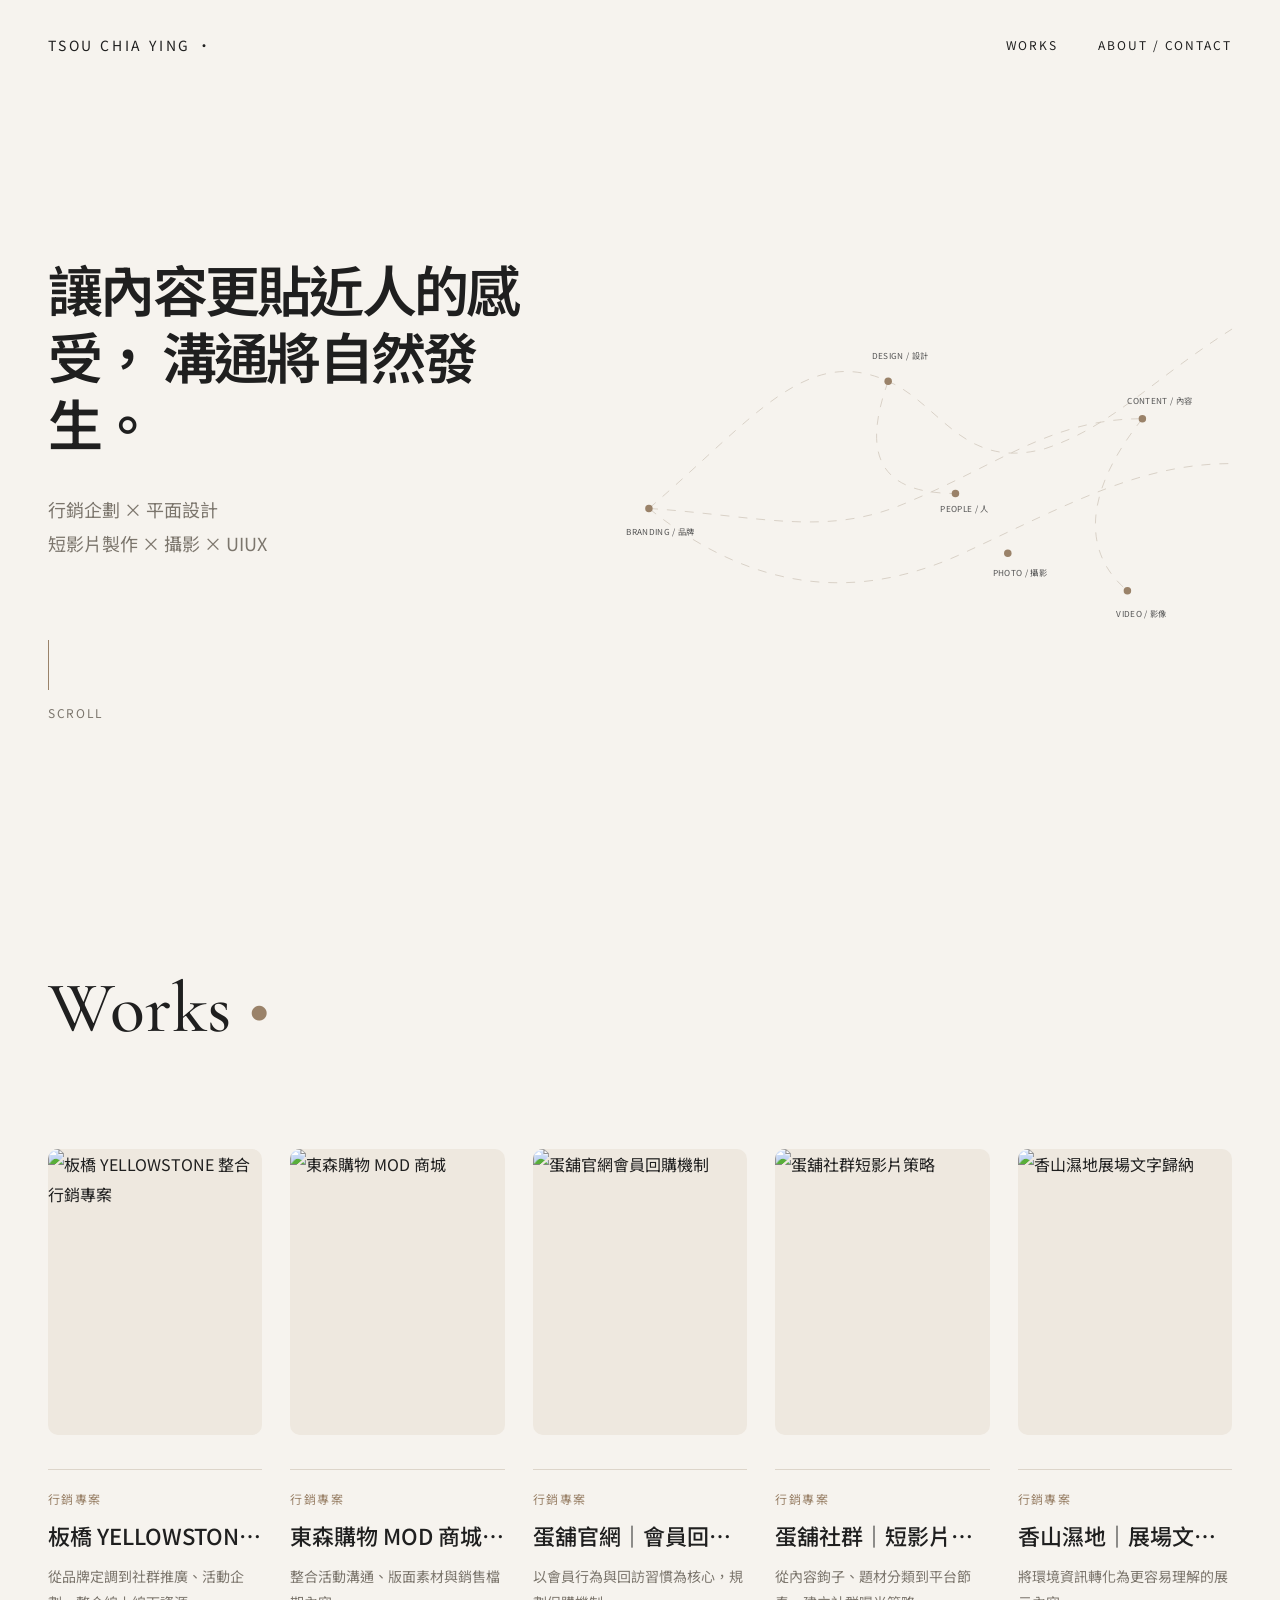
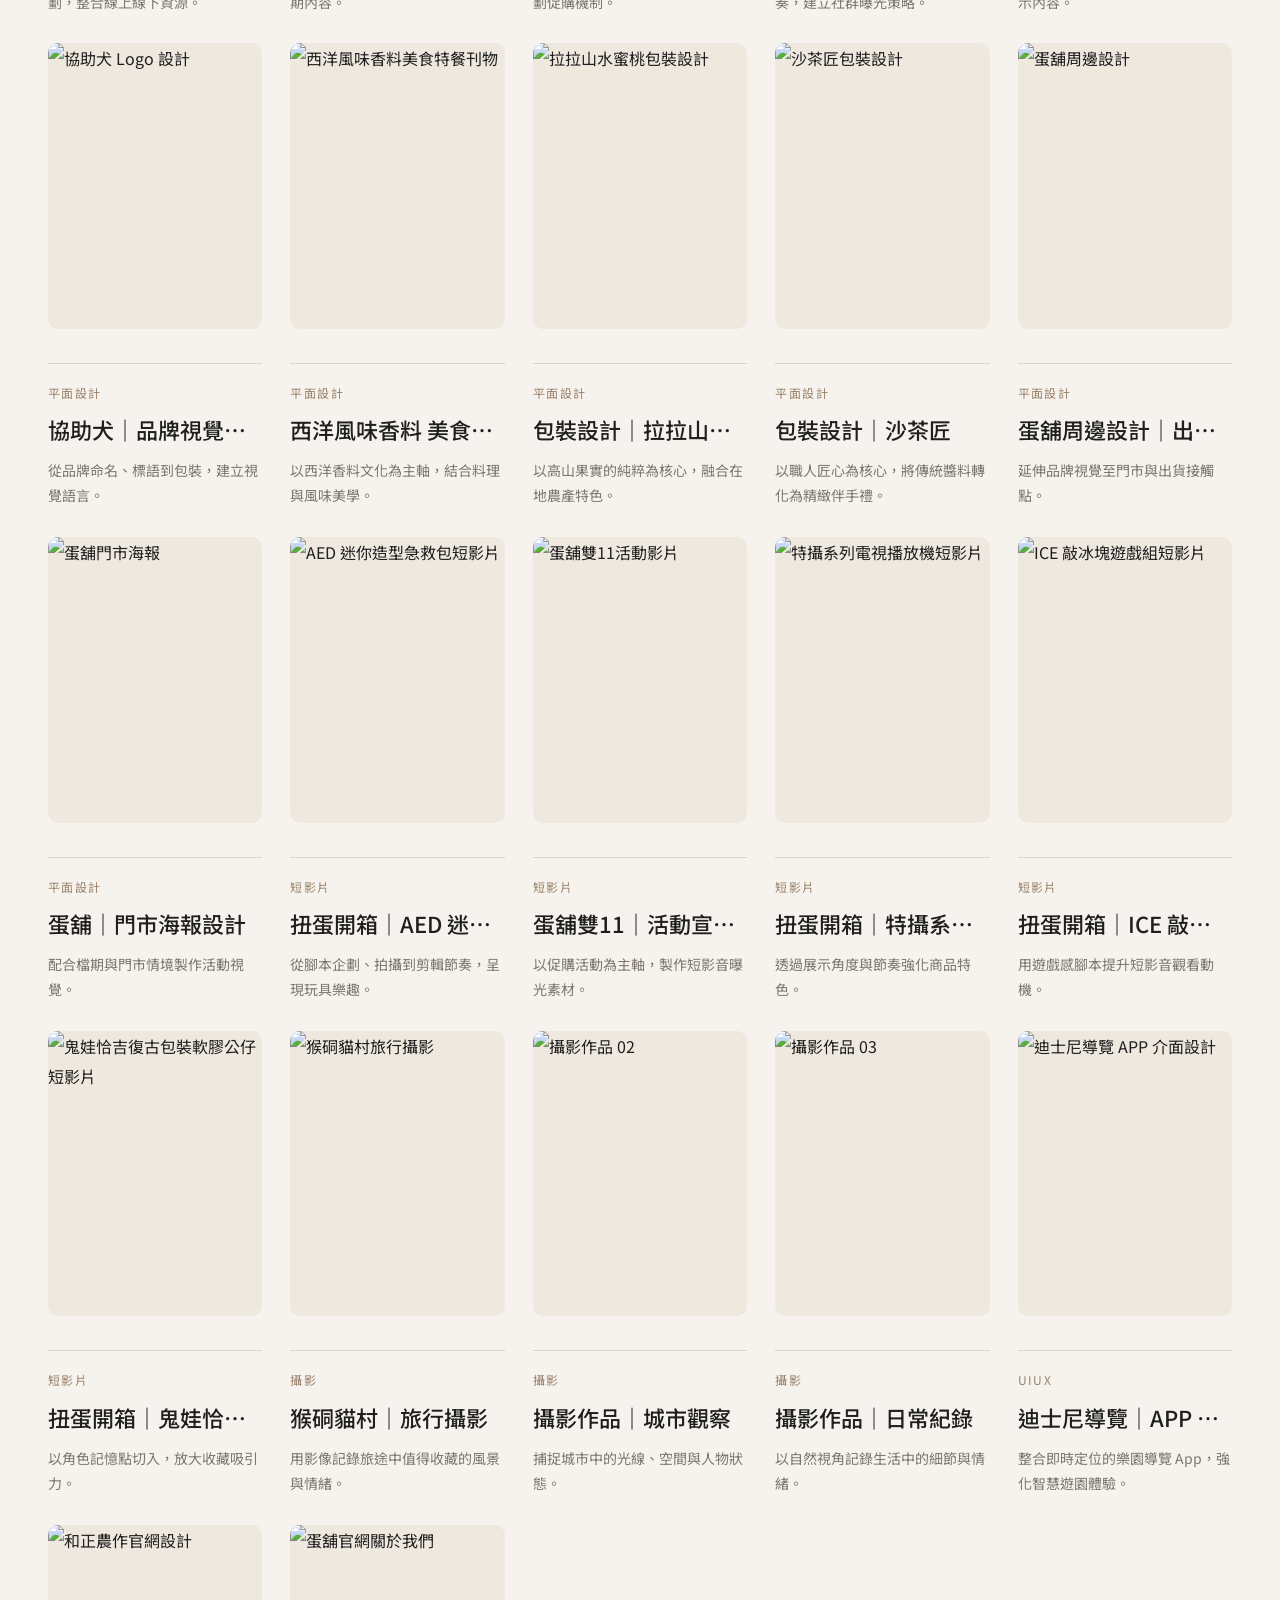
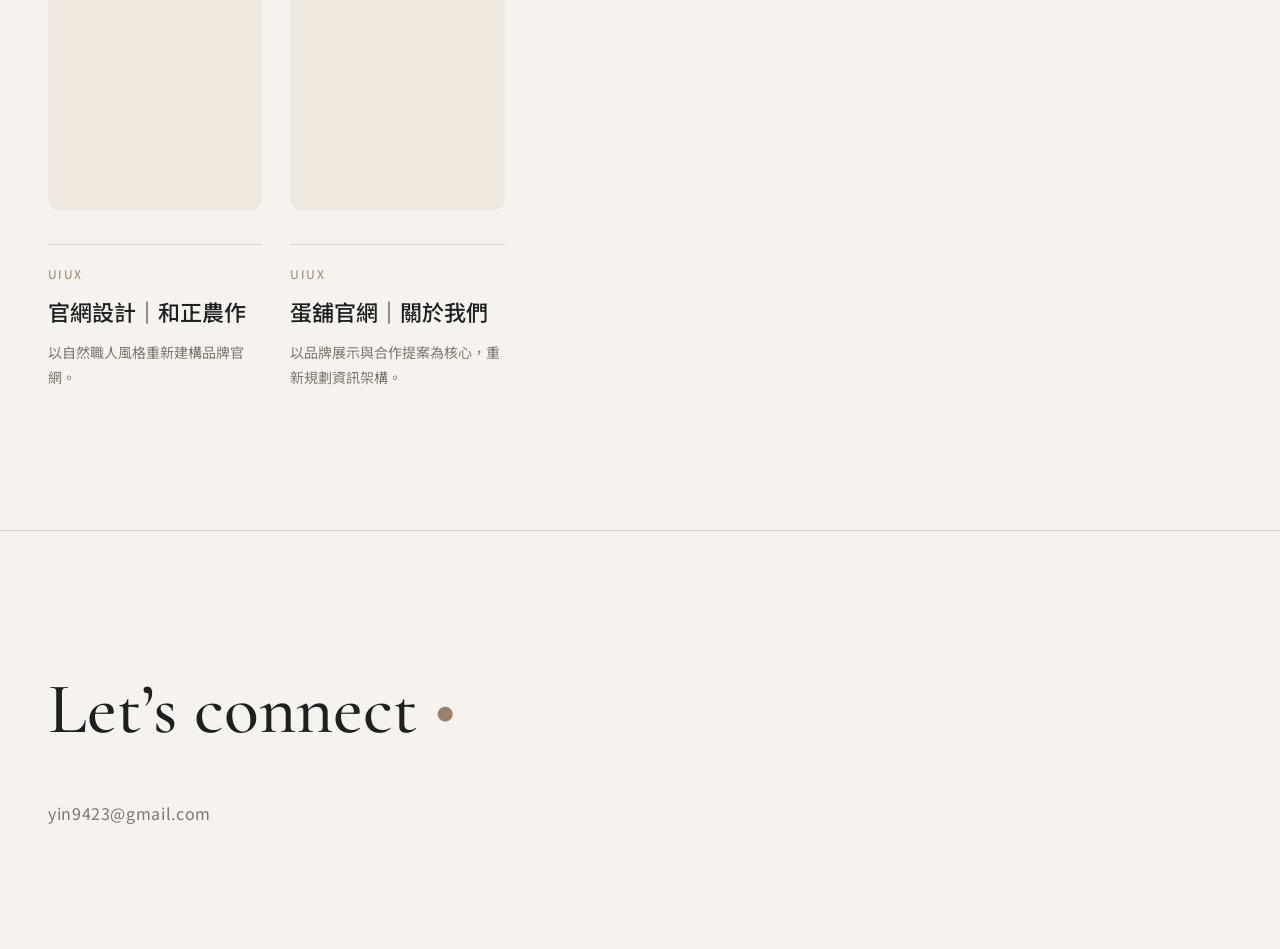
==== index.html @ 59188381 "Add files via upload" ====
<!DOCTYPE html>
<html lang="zh-Hant">
<head>
  <meta charset="UTF-8" />
  <meta name="viewport" content="width=device-width, initial-scale=1.0" />

  <title>TSOU CHIA YING Portfolio</title>

  <link rel="stylesheet" href="style.css" />
</head>

<body>
  <header class="site-header">
    <a href="#" class="logo">TSOU CHIA YING <span>•</span></a>

    <nav class="nav">
      <a href="#works">WORKS</a>
      <a href="#contact">ABOUT / CONTACT</a>
    </nav>
  </header>

  <main>
    <section class="hero">
      <div class="hero-left reveal-text">
        <h1>
          讓內容更貼近人的感受，
          溝通將自然發生。
        </h1>

        <p class="hero-tags">
          行銷企劃 × 平面設計<br />
          短影片製作 × 攝影 × UIUX
        </p>

        <div class="scroll-hint">
          <span></span>
          <p>SCROLL</p>
        </div>
      </div>

      <div class="hero-right">
        <svg viewBox="0 0 820 420" xmlns="http://www.w3.org/2000/svg">
          <path d="M40 240 C180 120, 250 20, 360 70 C430 100, 460 190, 570 160 C660 130, 710 70, 820 0" />
          <path d="M40 240 C190 250, 280 280, 390 230 C510 180, 580 120, 700 120" />
          <path d="M40 240 C190 360, 330 360, 460 300 C610 230, 700 180, 820 180" />
          <path d="M360 70 C320 180, 360 220, 450 220" />
          <path d="M700 120 C620 220, 620 300, 680 350" />

          <circle cx="40" cy="240" r="5" />
          <circle cx="360" cy="70" r="5" />
          <circle cx="450" cy="220" r="5" />
          <circle cx="520" cy="300" r="5" />
          <circle cx="700" cy="120" r="5" />
          <circle cx="680" cy="350" r="5" />

          <text x="338" y="40">DESIGN / 設計</text>
          <text x="10" y="275">BRANDING / 品牌</text>
          <text x="430" y="245">PEOPLE / 人</text>
          <text x="500" y="330">PHOTO / 攝影</text>
          <text x="680" y="100">CONTENT / 內容</text>
          <text x="665" y="385">VIDEO / 影像</text>
        </svg>
      </div>
    </section>

    <section id="works" class="works">
      <div class="works-header">
        <h2>Works <span>•</span></h2>
      </div>

      <div class="work-grid">
        <article class="work-card" data-category="marketing" data-modal="marketing1">
          <img src="files/work-03.jpg" alt="板橋 YELLOWSTONE 整合行銷專案" />
          <div class="work-line"></div>
          <p class="category">行銷專案</p>
          <h3>板橋 YELLOWSTONE｜整合行銷專案</h3>
          <p class="desc">從品牌定調到社群推廣、活動企劃，整合線上線下資源。</p>
        </article>

        <article class="work-card" data-category="marketing" data-modal="marketing2">
          <img src="files/marketing02.jpg" alt="東森購物 MOD 商城" />
          <div class="work-line"></div>
          <p class="category">行銷專案</p>
          <h3>東森購物 MOD 商城｜雙11狂歡購</h3>
          <p class="desc">整合活動溝通、版面素材與銷售檔期內容。</p>
        </article>

        <article class="work-card" data-category="marketing" data-modal="marketing3">
          <img src="files/marketing03.jpg" alt="蛋舖官網會員回購機制" />
          <div class="work-line"></div>
          <p class="category">行銷專案</p>
          <h3>蛋舖官網｜會員回購機制</h3>
          <p class="desc">以會員行為與回訪習慣為核心，規劃促購機制。</p>
        </article>

        <article class="work-card" data-category="marketing" data-modal="marketing4">
          <img src="files/marketing04.jpg" alt="蛋舖社群短影片策略" />
          <div class="work-line"></div>
          <p class="category">行銷專案</p>
          <h3>蛋舖社群｜短影片內容策略</h3>
          <p class="desc">從內容鉤子、題材分類到平台節奏，建立社群曝光策略。</p>
        </article>

        <article class="work-card" data-category="marketing" data-modal="marketing5">
          <img src="files/marketing05.jpg" alt="香山濕地展場文字歸納" />
          <div class="work-line"></div>
          <p class="category">行銷專案</p>
          <h3>香山濕地｜展場文字歸納</h3>
          <p class="desc">將環境資訊轉化為更容易理解的展示內容。</p>
        </article>

        <article class="work-card" data-category="graphic" data-modal="graphic1">
          <img src="files/dog01.jpg" alt="協助犬 Logo 設計" />
          <div class="work-line"></div>
          <p class="category">平面設計</p>
          <h3>協助犬｜品牌視覺設計</h3>
          <p class="desc">從品牌命名、標語到包裝，建立視覺語言。</p>
        </article>

        <article class="work-card" data-category="graphic" data-modal="graphic2">
          <img src="files/book01.jpg" alt="西洋風味香料美食特餐刊物" />
          <div class="work-line"></div>
          <p class="category">平面設計</p>
          <h3>西洋風味香料 美食特餐｜膠裝刊物</h3>
          <p class="desc">以西洋香料文化為主軸，結合料理與風味美學。</p>
        </article>

        <article class="work-card" data-category="graphic" data-modal="graphic3">
          <img src="files/lala01.jpg" alt="拉拉山水蜜桃包裝設計" />
          <div class="work-line"></div>
          <p class="category">平面設計</p>
          <h3>包裝設計｜拉拉山水蜜桃商品</h3>
          <p class="desc">以高山果實的純粹為核心，融合在地農產特色。</p>
        </article>

        <article class="work-card" data-category="graphic" data-modal="graphic4">
          <img src="files/so01.jpg" alt="沙茶匠包裝設計" />
          <div class="work-line"></div>
          <p class="category">平面設計</p>
          <h3>包裝設計｜沙茶匠</h3>
          <p class="desc">以職人匠心為核心，將傳統醬料轉化為精緻伴手禮。</p>
        </article>

        <article class="work-card" data-category="graphic" data-modal="graphic5">
          <img src="files/graphic05.jpg" alt="蛋舖周邊設計" />
          <div class="work-line"></div>
          <p class="category">平面設計</p>
          <h3>蛋舖周邊設計｜出貨袋與員工服</h3>
          <p class="desc">延伸品牌視覺至門市與出貨接觸點。</p>
        </article>

        <article class="work-card" data-category="graphic" data-modal="graphic6">
          <img src="files/graphic06.jpg" alt="蛋舖門市海報" />
          <div class="work-line"></div>
          <p class="category">平面設計</p>
          <h3>蛋舖｜門市海報設計</h3>
          <p class="desc">配合檔期與門市情境製作活動視覺。</p>
        </article>

        <article class="work-card" data-category="video" data-modal="video1">
          <img src="files/work-04.jpg" alt="AED 迷你造型急救包短影片" />
          <div class="work-line"></div>
          <p class="category">短影片</p>
          <h3>扭蛋開箱｜AED 迷你造型急救包</h3>
          <p class="desc">從腳本企劃、拍攝到剪輯節奏，呈現玩具樂趣。</p>
        </article>

        <article class="work-card" data-category="video" data-modal="video2">
          <img src="files/video02.jpg" alt="蛋舖雙11活動影片" />
          <div class="work-line"></div>
          <p class="category">短影片</p>
          <h3>蛋舖雙11｜活動宣傳影片</h3>
          <p class="desc">以促購活動為主軸，製作短影音曝光素材。</p>
        </article>

        <article class="work-card" data-category="video" data-modal="video3">
          <img src="files/video03.jpg" alt="特攝系列電視播放機短影片" />
          <div class="work-line"></div>
          <p class="category">短影片</p>
          <h3>扭蛋開箱｜特攝系列電視播放機</h3>
          <p class="desc">透過展示角度與節奏強化商品特色。</p>
        </article>

        <article class="work-card" data-category="video" data-modal="video4">
          <img src="files/video04.jpg" alt="ICE 敲冰塊遊戲組短影片" />
          <div class="work-line"></div>
          <p class="category">短影片</p>
          <h3>扭蛋開箱｜ICE 敲冰塊遊戲組</h3>
          <p class="desc">用遊戲感腳本提升短影音觀看動機。</p>
        </article>

        <article class="work-card" data-category="video" data-modal="video5">
          <img src="files/video05.jpg" alt="鬼娃恰吉復古包裝軟膠公仔短影片" />
          <div class="work-line"></div>
          <p class="category">短影片</p>
          <h3>扭蛋開箱｜鬼娃恰吉軟膠公仔</h3>
          <p class="desc">以角色記憶點切入，放大收藏吸引力。</p>
        </article>

        <article class="work-card" data-category="photo" data-modal="photo1">
          <img src="files/work-05.jpg" alt="猴硐貓村旅行攝影" />
          <div class="work-line"></div>
          <p class="category">攝影</p>
          <h3>猴硐貓村｜旅行攝影</h3>
          <p class="desc">用影像記錄旅途中值得收藏的風景與情緒。</p>
        </article>

        <article class="work-card" data-category="photo" data-modal="photo2">
          <img src="files/photo02.jpg" alt="攝影作品 02" />
          <div class="work-line"></div>
          <p class="category">攝影</p>
          <h3>攝影作品｜城市觀察</h3>
          <p class="desc">捕捉城市中的光線、空間與人物狀態。</p>
        </article>

        <article class="work-card" data-category="photo" data-modal="photo3">
          <img src="files/photo03.jpg" alt="攝影作品 03" />
          <div class="work-line"></div>
          <p class="category">攝影</p>
          <h3>攝影作品｜日常紀錄</h3>
          <p class="desc">以自然視角記錄生活中的細節與情緒。</p>
        </article>

        <article class="work-card" data-category="uiux" data-modal="uiux1">
          <img src="files/disney01.jpg" alt="迪士尼導覽 APP 介面設計" />
          <div class="work-line"></div>
          <p class="category">UIUX</p>
          <h3>迪士尼導覽｜APP 介面設計</h3>
          <p class="desc">整合即時定位的樂園導覽 App，強化智慧遊園體驗。</p>
        </article>

        <article class="work-card" data-category="uiux" data-modal="uiux2">
          <img src="files/uiux02.jpg" alt="和正農作官網設計" />
          <div class="work-line"></div>
          <p class="category">UIUX</p>
          <h3>官網設計｜和正農作</h3>
          <p class="desc">以自然職人風格重新建構品牌官網。</p>
        </article>

        <article class="work-card" data-category="uiux" data-modal="uiux3">
          <img src="files/91toy.jpg" alt="蛋舖官網關於我們" />
          <div class="work-line"></div>
          <p class="category">UIUX</p>
          <h3>蛋舖官網｜關於我們</h3>
          <p class="desc">以品牌展示與合作提案為核心，重新規劃資訊架構。</p>
        </article>
      </div>
    </section>
  </main>

  <footer id="contact" class="contact about-contact simple-contact">
    <div class="contact-title">
      <h2>Let’s connect <span>•</span></h2>
    </div>

    <p class="contact-mail-text">yin9423@gmail.com</p>
  </footer>

  <div class="floating-work-filter" id="floatingWorkFilter">
    <button class="active" type="button" data-filter="all">ALL</button>
    <button type="button" data-filter="marketing">行銷</button>
    <button type="button" data-filter="graphic">設計</button>
    <button type="button" data-filter="video">影片</button>
    <button type="button" data-filter="photo">攝影</button>
    <button type="button" data-filter="uiux">UIUX</button>
  </div>

  <div class="modal" id="workModal">
    <div class="modal-bg"></div>

    <div class="modal-content">
      <button class="modal-close" type="button">×</button>

      <div class="modal-media" id="modalMedia"></div>

      <div class="modal-text">
        <p id="modalCategory"></p>
        <h2 id="modalTitle"></h2>
        <p id="modalDesc"></p>
        <div class="modal-tags" id="modalTags"></div>
      </div>
    </div>
  </div>

  <script src="script.js"></script>
</body>
</html>
---- style.css ----
@import url('https://fonts.googleapis.com/css2?family=Noto+Sans+TC:wght@300;400;500;700&family=Cormorant+Garamond:wght@400;500;600&display=swap');

:root{
  --bg:#f6f3ee;
  --paper:#fbfaf7;
  --text:#1f1f1f;
  --sub:#7c766d;
  --line:#ddd5ca;
  --accent:#9a8269;
}

*{
  margin:0;
  padding:0;
  box-sizing:border-box;
}

html{
  scroll-behavior:smooth;
}

body{
  background:var(--bg);
  color:var(--text);
  font-family:'Noto Sans TC',sans-serif;
  line-height:1.9;
  overflow-x:hidden;
}

h1,h2,h3,h4,p,a,span,li,dd,dt,button{
  word-break:break-word;
  overflow-wrap:break-word;
}

img{
  display:block;
  width:100%;
}

a{
  color:inherit;
  text-decoration:none;
}

button{
  font-family:inherit;
}

/* HEADER */

.site-header{
  position:fixed;
  top:0;
  left:0;
  z-index:100;
  width:100%;
  padding:32px 48px;
  display:flex;
  justify-content:space-between;
  align-items:center;
  background:rgba(246,243,238,.75);
  backdrop-filter:blur(10px);
}

.logo{
  font-size:14px;
  letter-spacing:.2em;
}

.nav{
  display:flex;
  gap:40px;
}

.nav a{
  font-size:12px;
  letter-spacing:.16em;
}

/* HERO */

.hero{
  min-height:100vh;
  padding:180px 48px 100px;
  display:grid;
  grid-template-columns:1fr 1.2fr;
  gap:60px;
  align-items:center;
}

.hero-left h1{
  font-size:55px;
  line-height:1.22;
  letter-spacing:-0.05em;
  font-weight:600;
  max-width:760px;
}

.hero-tags{
  margin-top:36px;
  color:var(--sub);
  font-size:18px;
}

.scroll-hint{
  margin-top:80px;
  color:var(--sub);
  font-size:12px;
  letter-spacing:.14em;
}

.scroll-hint span{
  display:block;
  width:1px;
  height:50px;
  background:var(--accent);
  margin-bottom:12px;
  position:relative;
  overflow:hidden;
}

.scroll-hint span::after{
  content:"";
  position:absolute;
  top:-50%;
  left:0;
  width:100%;
  height:50%;
  background:var(--text);
  animation:scrollLine 1.6s ease-in-out infinite;
}

@keyframes scrollLine{
  0%{ top:-50%; }
  100%{ top:100%; }
}

.hero-right svg{
  width:100%;
  overflow:visible;
}

.hero-right path{
  fill:none;
  stroke:#cfc6ba;
  stroke-width:1;
  stroke-dasharray:12;
  animation:flow 12s linear infinite;
}

.hero-right circle{
  fill:var(--accent);
}

.hero-right text{
  font-size:11px;
  fill:#555;
  letter-spacing:.04em;
}

@keyframes flow{
  from{ stroke-dashoffset:0; }
  to{ stroke-dashoffset:-200; }
}

/* FEATURED SLIDER */

.featured-slider{
  border-top:1px solid var(--line);
  border-bottom:1px solid var(--line);
  overflow:hidden;
  background:var(--bg);
}

.slider-track{
  display:flex;
  width:max-content;
  animation:slideLeft 36s linear infinite;
}

.featured-slider:hover .slider-track{
  animation-play-state:paused;
}

.slider-card{
  width:420px;
  flex-shrink:0;
  padding:70px 48px 56px;
  border-right:1px solid var(--line);
  cursor:pointer;
}

.slider-card img{
  aspect-ratio:3/4;
  object-fit:cover;
  transition:transform .8s cubic-bezier(.19,1,.22,1);
}

.slider-card:hover img{
  transform:scale(1.045);
}

.slider-info{
  border-top:1px solid var(--line);
  margin-top:46px;
  padding-top:24px;
}

.slider-info h3{
  color:#555;
  font-size:20px;
  font-weight:400;
}

.slider-info p{
  margin-top:12px;
  color:#aaa;
  font-size:13px;
}

.slider-label{
  padding:18px 48px;
  border-top:1px solid var(--line);
  color:var(--sub);
  font-size:12px;
  letter-spacing:.16em;
}

@keyframes slideLeft{
  from{ transform:translateX(0); }
  to{ transform:translateX(-50%); }
}

/* ABOUT */

.about{
  padding:120px 48px;
}

.section-title h2,
.works-header h2,
.contact-title h2{
  font-family:'Cormorant Garamond',serif;
  font-size:72px;
  font-weight:500;
}

.section-title span,
.works-header span,
.contact-title span{
  color:var(--accent);
}

.about-grid{
  margin-top:50px;
  display:grid;
  grid-template-columns:220px 1fr;
  gap:50px;
  align-items:center;
}

.about-photo{
  max-width:220px;
  margin:auto;
}

.about-photo img{
  aspect-ratio:4/5;
  object-fit:cover;
  border-radius:14px;
}

.about-copy h3{
  font-size:30px;
  line-height:1.55;
  font-weight:500;
}

.about-copy p{
  margin-top:24px;
  color:var(--sub);
  font-size:15px;
  line-height:1.95;
}

/* WORKS */

.works{
  padding:0 48px 140px;
}

.works-header{
  display:flex;
  align-items:center;
  gap:40px;
  flex-wrap:wrap;
}

.filter-nav{
  display:flex;
  gap:26px;
  flex-wrap:wrap;
}

.filter-nav button{
  border:none;
  background:none;
  cursor:pointer;
  color:var(--sub);
  font-size:14px;
}

.filter-nav button.active{
  color:var(--text);
  border-bottom:1px solid var(--text);
}

.work-grid{
  margin-top:72px;
  display:grid;
  grid-template-columns:repeat(5,1fr);
  gap:28px;
}

.work-card{
  cursor:pointer;
  min-width:0;
  transition:
    opacity .6s ease,
    transform .8s cubic-bezier(.19,1,.22,1);
}

.work-card img{
  aspect-ratio:3/4;
  object-fit:cover;
  transition:transform .8s cubic-bezier(.19,1,.22,1);
}

.work-card:hover img{
  transform:scale(1.035);
}

.work-line{
  height:1px;
  background:var(--line);
  margin:34px 0 18px;
}

.category{
  color:var(--accent);
  font-size:12px;
  letter-spacing:.12em;
}

.work-card h3{
  margin-top:10px;
  font-size:22px;
  line-height:1.5;
  font-weight:500;
}

.desc{
  margin-top:12px;
  color:var(--sub);
  font-size:14px;
  line-height:1.8;
}

.hide{
  display:none !important;
}

/* CONTACT */

.contact{
  padding:100px 48px;
  border-top:1px solid var(--line);
}

.contact-info{
  margin-top:24px;
  color:var(--sub);
}

/* FLOATING FILTER */

.floating-work-filter{
  position:fixed;
  right:20px;
  top:50%;
  transform:translateY(-50%);
  z-index:90;

  display:flex;
  flex-direction:column;
  gap:10px;

  padding:12px 10px;

  background:rgba(251,250,247,.86);

  border:1px solid var(--line);

  border-radius:999px;

  backdrop-filter:blur(12px);

  box-shadow:0 10px 30px rgba(0,0,0,.08);

  opacity:0;
  pointer-events:none;

  transition:
  opacity .35s ease,
  transform .35s ease;
}

.floating-work-filter.show{
  opacity:1;
  pointer-events:auto;
}

.floating-work-filter button{

  border:none;

  background:transparent;

  color:var(--sub);

  font-size:12px;

  letter-spacing:.08em;

  padding:8px 10px;

  border-radius:999px;

  cursor:pointer;

  transition:.25s;

  white-space:nowrap;

}

.floating-work-filter button:hover,
.floating-work-filter button.active{

  background:var(--text);

  color:var(--paper);

}

.floating-work-filter button{
  border:none;
  background:transparent;
  color:var(--sub);
  font-size:12px;
  letter-spacing:.08em;
  padding:8px 10px;
  border-radius:999px;
  cursor:pointer;
  transition:.25s;
  white-space:nowrap;
}

.floating-work-filter button:hover,
.floating-work-filter button.active{
  background:var(--text);
  color:var(--paper);
}

/* MODAL */

.modal{
  position:fixed;
  inset:0;
  z-index:999;
  opacity:0;
  pointer-events:none;
  transition:opacity .4s ease;
}

.modal.active{
  opacity:1;
  pointer-events:auto;
}

.modal-bg{
  position:absolute;
  inset:0;
  background:rgba(246,243,238,.86);
  backdrop-filter:blur(14px);
}

.modal-content{
  position:relative;
  width:min(1480px,94vw);
  height:88vh;
  margin:6vh auto;
  padding:44px;
  display:grid;
  grid-template-columns:minmax(0,1.65fr) minmax(320px,.75fr);
  gap:52px;
  background:var(--paper);
  overflow:hidden;
}

.modal-close{
  position:absolute;
  top:24px;
  right:28px;
  z-index:5;
  border:none;
  background:none;
  font-size:42px;
  line-height:1;
  cursor:pointer;
}

.modal-media{
  width:100%;
  height:100%;
  overflow:auto;
  background:#f3eee7;
}

.modal-media img{
  width:100%;
  height:auto;
  display:block;
}

.modal-image-file{
  width:100%;
  height:auto;
  display:block;
}

.external-video-box{
  width:100%;
  height:100%;
  min-height:420px;
  display:flex;
  flex-direction:column;
  align-items:center;
  justify-content:center;
  gap:18px;
  background:#f3eee7;
  color:var(--sub);
  text-align:center;
}

.external-video-box a{
  padding:12px 24px;
  border-radius:999px;
  background:var(--text);
  color:var(--paper);
  font-size:14px;
}

.embed-video{
  width:100%;
  height:100%;
  min-height:550px;
  display:block;
  background:#000;
}

.media-error{
  width:100%;
  min-height:360px;
  display:flex;
  align-items:center;
  justify-content:center;
  color:var(--sub);
  font-size:15px;
}

.modal-text{
  align-self:center;
  overflow:auto;
  max-height:100%;
  padding-right:8px;
}

.modal-text > p:first-child{
  color:var(--accent);
  font-size:13px;
  letter-spacing:.14em;
  margin-bottom:24px;
}

.modal-text h2{
  font-size:42px;
  line-height:1.35;
  font-weight:600;
  letter-spacing:-.03em;
}

.modal-text > p:nth-child(3){
  margin-top:22px;
  color:var(--sub);
  font-size:16px;
  line-height:2;
}

.modal-section{
  margin-top:34px;
  padding-top:28px;
  border-top:1px solid var(--line);
}

.modal-section h4{
  margin-bottom:14px;
  font-size:15px;
  font-weight:600;
  color:var(--text);
}

.modal-section ul{
  padding-left:1.2em;
  color:var(--sub);
  font-size:15px;
  line-height:2;
}

.modal-section dl{
  display:grid;
  gap:8px;
  color:var(--sub);
  font-size:15px;
}

.modal-section dl div{
  display:grid;
  grid-template-columns:70px 1fr;
  gap:16px;
}

.modal-section dt{
  color:var(--text);
}

.modal-section dd{
  margin:0;
}

.tag-list{
  display:flex;
  flex-wrap:wrap;
  gap:10px;
}

.tag-list span{
  border:1px solid var(--line);
  padding:7px 16px;
  border-radius:999px;
  color:var(--sub);
  font-size:13px;
}

/* SCROLL ANIMATION */

.reveal-text,
.section-title,
.about-photo,
.about-copy,
.work-card,
.contact-title,
.contact-info{
  opacity:0;
  transform:translateY(40px);
}

.is-visible{
  opacity:1;
  transform:translateY(0);
  transition:1s cubic-bezier(.19,1,.22,1);
}

/* TABLET RWD */

@media(max-width:1200px){
  .site-header{
    padding:28px 40px;
  }

  .hero{
    min-height:auto;
    padding:160px 40px 90px;
    grid-template-columns:1fr;
    gap:56px;
  }

  .hero-left h1{
    max-width:900px;
    font-size:56px;
  }

  .hero-right{
    max-width:820px;
  }

  .slider-card{
    width:360px;
    padding:64px 38px 52px;
  }

  .about,
  .works,
  .contact{
    padding-left:40px;
    padding-right:40px;
  }

  .about-grid{
    grid-template-columns:200px 1fr;
    gap:44px;
  }

  .about-photo{
    max-width:200px;
  }

  .about-copy h3{
    font-size:28px;
  }

  .works-header{
    flex-wrap:wrap;
    gap:30px;
  }

  .filter-nav{
    flex-wrap:wrap;
    row-gap:14px;
  }

  .work-grid{
    grid-template-columns:repeat(3,1fr) !important;
    gap:34px 22px;
  }

  .modal-content{
    width:92vw;
    height:88vh;
    grid-template-columns:1fr;
    grid-template-rows:minmax(0,1fr) auto;
    gap:28px;
    padding:36px;
    overflow:auto;
  }

  .modal-media{
    height:58vh;
  }

  .modal-text{
    padding-right:0;
  }

  .modal-text h2{
    font-size:36px;
  }

  .embed-video{
    min-height:460px;
  }
}

/* MOBILE RWD */

@media(max-width:768px){
  .site-header{
    padding:20px 24px;
  }

  .logo{
    font-size:12px;
  }

  .nav{
    gap:18px;
  }

  .nav a{
    font-size:11px;
  }

  .hero{
    padding:130px 24px 76px;
    gap:44px;
  }

  .hero-left h1{
    font-size:38px;
    line-height:1.45;
  }

  .hero-tags{
    margin-top:28px;
    font-size:15px;
  }

  .scroll-hint{
    margin-top:58px;
  }

  .hero-right svg{
    width:116%;
    margin-left:-8%;
  }

  .hero-right text{
    font-size:9.5px;
  }

  .slider-card{
    width:78vw;
    padding:50px 24px 42px;
  }

  .slider-info{
    margin-top:34px;
    padding-top:20px;
  }

  .slider-info h3{
    font-size:18px;
    line-height:1.6;
  }

  .slider-label{
    padding:14px 24px;
    font-size:10px;
    letter-spacing:.12em;
  }

  .about{
    padding:88px 24px;
  }

  .section-title h2,
  .works-header h2,
  .contact-title h2{
    font-size:54px;
  }

  .about-grid{
    margin-top:36px;
    grid-template-columns:1fr;
    gap:28px;
  }

  .about-photo{
    max-width:160px;
    margin:0;
  }

  .about-photo img{
    aspect-ratio:4/5;
  }

  .about-copy h3{
    font-size:24px;
    line-height:1.65;
  }

  .about-copy p{
    font-size:14px;
    line-height:2;
  }

  .works{
    padding:0 24px 100px;
  }

  .works-header{
    flex-direction:column;
    align-items:flex-start;
    gap:22px;
  }

  .filter-nav{
    width:100%;
    overflow-x:auto;
    flex-wrap:nowrap;
    white-space:nowrap;
    gap:22px;
    padding-bottom:10px;
  }

  .filter-nav button{
    font-size:13px;
    flex:0 0 auto;
  }

  .work-grid{
    margin-top:44px;
    grid-template-columns:repeat(3,1fr) !important;
    gap:18px 14px !important;
  }

  .work-card{
    min-width:0;
  }

  .work-card img{
    width:100%;
    aspect-ratio:1/1;
    object-fit:cover;
  }

  .work-card:hover img{
    transform:none;
  }

  .work-line{
    display:none;
  }

  .category{
    margin-top:8px;
    font-size:9px;
    line-height:1.2;
    letter-spacing:.02em;
  }

  .work-card h3{
    font-size:11px;
    line-height:1.35;
    margin-top:4px;
    font-weight:500;
    display:-webkit-box;
    -webkit-line-clamp:2;
    -webkit-box-orient:vertical;
    overflow:hidden;
  }

  .desc{
    display:none !important;
  }

  .contact{
    padding:80px 24px 100px;
  }

  .floating-work-filter{
    left:50%;
    right:auto;
    top:auto;
    bottom:18px;
    transform:translateX(-50%);
    flex-direction:row;
    max-width:calc(100vw - 32px);
    overflow-x:auto;
    border-radius:999px;
    padding:8px;
  }

  .floating-work-filter button{
    font-size:11px;
    padding:7px 9px;
    flex:0 0 auto;
  }

  .modal-content{
    width:94vw;
    height:90vh;
    margin:5vh auto;
    padding:24px;
    gap:22px;
  }

  .modal-media{
    height:48vh;
  }

  .modal-close{
    top:14px;
    right:18px;
    font-size:36px;
  }

  .modal-text h2{
    font-size:30px;
  }

  .modal-text > p:nth-child(3){
    font-size:15px;
    line-height:1.9;
  }

  .embed-video{
    min-height:300px;
  }
}

/* SMALL MOBILE */

@media(max-width:480px){
  .nav{
    display:none;
  }

  .site-header{
    padding:18px 20px;
  }

  .hero{
    padding:120px 20px 70px;
  }

  .hero-left h1{
    font-size:33px;
  }

  .hero-tags{
    font-size:14px;
  }

  .slider-card{
    width:86vw;
    padding:46px 22px 38px;
  }

  .about,
  .works,
  .contact{
    padding-left:20px;
    padding-right:20px;
  }

  .section-title h2,
  .works-header h2,
  .contact-title h2{
    font-size:48px;
  }

  .about-copy h3{
    font-size:23px;
  }

  .work-grid{
    grid-template-columns:repeat(3,1fr) !important;
    gap:16px 12px !important;
  }

  .work-card h3{
    font-size:10.5px;
    line-height:1.35;
  }

  .category{
    font-size:8.5px;
  }

  .modal-content{
    width:94vw;
    padding:24px 20px;
  }

  .modal-text h2{
    font-size:27px;
  }
}


/* ===== 2026 Portfolio UI/RWD Optimization ===== */
/* Remove the old carousel block completely. */
.featured-slider,
.slider-track,
.slider-card,
.slider-label{
  display:none !important;
}

/* Works is now the first main section after hero. */
.works{
  padding:40px 48px 140px;
}

.works-header{
  display:block;
}

/* Top horizontal filter is removed; only the floating filter remains. */
.works-header .filter-nav{
  display:none !important;
}

.work-card{
  border-radius:18px;
}

.work-card img{
  border-radius:10px;
  background:#eee8df;
}

/* Combined About + Contact section */
.about-contact{
  padding:110px 48px 120px;
}

.about-contact-grid{
  margin-top:48px;
  display:grid;
  grid-template-columns:220px minmax(0,760px);
  gap:54px;
  align-items:start;
}

.contact-mail{
  display:inline-flex;
  align-items:center;
  margin-top:30px;
  padding:12px 22px;
  border:1px solid var(--line);
  border-radius:999px;
  color:var(--text);
  font-size:14px;
  letter-spacing:.04em;
  background:rgba(251,250,247,.72);
}

.contact-mail:hover{
  background:var(--text);
  color:var(--paper);
}

/* Floating filter appears only while browsing Works. */
.floating-work-filter{
  opacity:0;
  pointer-events:none;
}

.floating-work-filter.show{
  opacity:1;
  pointer-events:auto;
}

/* Modal: safer desktop layout */
.modal-content{
  align-items:stretch;
}

.modal-text{
  position:relative;
  z-index:2;
  background:var(--paper);
}

.video-wrap{
  width:100%;
  min-height:100%;
  display:flex;
  flex-direction:column;
  gap:14px;
}

.video-link{
  align-self:flex-start;
  display:inline-flex;
  padding:10px 18px;
  border-radius:999px;
  background:var(--text);
  color:var(--paper);
  font-size:13px;
}

.external-video-box{
  position:relative;
  min-height:520px;
  padding:48px 32px;
  background:
    radial-gradient(circle at center, rgba(154,130,105,.14), transparent 42%),
    #f3eee7;
}

.external-video-box::before{
  content:'▶';
  width:88px;
  height:88px;
  display:flex;
  align-items:center;
  justify-content:center;
  border-radius:50%;
  background:var(--text);
  color:var(--paper);
  font-size:34px;
  line-height:1;
  box-shadow:0 16px 40px rgba(0,0,0,.16);
  text-indent:5px;
}

.external-video-box p{
  max-width:360px;
  color:var(--sub);
  font-size:16px;
  line-height:1.8;
}

.external-video-box a{
  padding:14px 28px;
  font-size:15px;
  box-shadow:0 10px 26px rgba(0,0,0,.12);
}

.external-video-box a:hover,
.video-link:hover{
  transform:translateY(-1px);
}

@media(max-width:1200px){
  .works{
    padding:36px 40px 118px;
  }

  .work-grid{
    grid-template-columns:repeat(2,minmax(0,1fr)) !important;
    gap:42px 36px;
  }

  .work-card img{
    aspect-ratio:3/4;
    object-fit:cover;
  }

  .work-card h3{
    font-size:22px;
  }

  .about-contact{
    padding:96px 40px 108px;
  }

  .about-contact-grid{
    grid-template-columns:200px minmax(0,1fr);
    gap:44px;
  }

  .modal-content{
    width:92vw;
    height:88vh;
    display:flex;
    flex-direction:column;
    overflow-y:auto;
    overflow-x:hidden;
  }

  .modal-text{
    order:1;
    align-self:stretch;
    overflow:visible;
    max-height:none;
    padding-right:0;
  }

  .modal-media{
    order:2;
    height:auto;
    max-height:none;
    min-height:0;
    overflow:visible;
  }

  .modal-media img{
    width:100%;
    height:auto;
    max-height:none;
    object-fit:contain;
  }

  .embed-video{
    height:56vh;
    min-height:430px;
  }

  .external-video-box{
    min-height:430px;
  }
}

@media(max-width:768px){
  .hero{
    min-height:72vh;
  }

  .hero-right{
    display:none;
  }

  .works{
    padding:18px 24px 92px;
  }

  .work-grid{
    margin-top:42px;
    grid-template-columns:repeat(2,minmax(0,1fr)) !important;
    gap:34px 22px !important;
  }

  .work-card img{
    aspect-ratio:3/4;
    border-radius:8px;
  }

  .category{
    margin-top:18px;
    font-size:12px;
    letter-spacing:.08em;
  }

  .work-card h3{
    margin-top:8px;
    font-size:17px;
    line-height:1.55;
    -webkit-line-clamp:3;
  }

  .desc{
    display:none !important;
  }

  .work-line{
    display:block;
    margin:24px 0 0;
  }

  .floating-work-filter{
    bottom:18px;
    gap:8px;
    max-width:calc(100vw - 28px);
    padding:9px;
  }

  .floating-work-filter button{
    font-size:12px;
    padding:8px 11px;
  }

  .about-contact{
    padding:86px 24px 110px;
  }

  .about-contact-grid{
    grid-template-columns:1fr;
    gap:30px;
  }

  .contact-title h2{
    font-size:48px;
    line-height:1.05;
  }

  .contact-mail{
    width:fit-content;
    margin-top:26px;
  }

  .modal-content{
    width:94vw;
    height:90vh;
    margin:5vh auto;
    padding:28px 24px 34px;
    gap:26px;
    display:flex;
    flex-direction:column;
    overflow-y:auto;
    overflow-x:hidden;
  }

  .modal-close{
    position:sticky;
    top:0;
    align-self:flex-end;
    width:42px;
    height:42px;
    margin:-12px -8px -10px 0;
    background:rgba(251,250,247,.9);
    border-radius:50%;
    z-index:10;
  }

  .modal-text{
    order:1;
    overflow:visible;
    max-height:none;
    background:var(--paper);
  }

  .modal-media{
    order:2;
    height:auto !important;
    max-height:none;
    overflow:visible;
    background:#f3eee7;
  }

  .modal-text h2{
    font-size:28px;
    line-height:1.35;
  }

  .modal-text > p:nth-child(3){
    font-size:15px;
    line-height:1.95;
  }

  .modal-section{
    margin-top:28px;
    padding-top:24px;
  }

  .embed-video{
    width:100%;
    height:62vh;
    min-height:360px;
  }

  .external-video-box{
    min-height:360px;
    padding:42px 24px;
  }

  .external-video-box::before{
    width:74px;
    height:74px;
    font-size:28px;
  }
}

@media(max-width:480px){
  .works{
    padding-left:20px;
    padding-right:20px;
  }

  .work-grid{
    grid-template-columns:repeat(2,minmax(0,1fr)) !important;
    gap:30px 18px !important;
  }

  .work-card h3{
    font-size:15px;
  }

  .category{
    font-size:11px;
  }

  .contact-title h2{
    font-size:42px;
  }

  .about-contact{
    padding-left:20px;
    padding-right:20px;
  }

  .modal-content{
    padding:24px 20px 32px;
  }

  .modal-text h2{
    font-size:26px;
  }
}


/* === Final UI polish: 2026-05-17 ===
   1) Work card titles stay in one clean line across all RWD.
   2) Desktop/tablet short-video modal keeps only the white play button.
   3) Desktop modal description becomes clearer and more readable.
*/
.work-card h3{
  white-space:nowrap !important;
  overflow:hidden !important;
  text-overflow:ellipsis !important;
  display:block !important;
  -webkit-line-clamp:unset !important;
  -webkit-box-orient:initial !important;
  line-height:1.45;
}

.external-video-box::before{
  display:none !important;
}

.video-play-hotspot{
  width:96px;
  height:96px;
  display:flex;
  align-items:center;
  justify-content:center;
  border-radius:50%;
  background:rgba(251,250,247,.94) !important;
  color:var(--text) !important;
  box-shadow:0 18px 42px rgba(0,0,0,.16);
  padding:0 !important;
  transition:transform .25s ease, box-shadow .25s ease;
}

.video-play-hotspot span{
  display:block;
  font-size:34px;
  line-height:1;
  transform:translateX(4px);
}

.video-play-hotspot:hover{
  transform:scale(1.04);
  box-shadow:0 22px 52px rgba(0,0,0,.2);
}

.video-cta-button{
  display:inline-flex;
  align-items:center;
  justify-content:center;
}

@media(min-width:769px){
  .external-video-box{
    min-height:520px;
    gap:0;
  }

  .external-video-box .video-mobile-note,
  .external-video-box .video-cta-button{
    display:none !important;
  }

  .modal-text > p:nth-child(3){
    color:#4f4942;
    font-size:17px;
    line-height:2.05;
    font-weight:400;
    padding:18px 20px;
    margin-top:24px;
    background:rgba(154,130,105,.075);
    border-left:3px solid var(--accent);
    border-radius:0 14px 14px 0;
  }
}

@media(max-width:768px){
  .video-play-hotspot{
    width:78px;
    height:78px;
  }

  .video-play-hotspot span{
    font-size:28px;
  }

  .work-card h3{
    font-size:16px;
  }
}

@media(max-width:480px){
  .work-card h3{
    font-size:14px;
  }
}

/* Simple footer contact text */
.simple-contact{
  padding:110px 48px 120px;
}

.contact-mail-text{
  margin-top:20px;
  color:var(--sub);
  font-size:16px;
  letter-spacing:.04em;
}

@media(max-width:768px){
  .simple-contact{
    padding:86px 24px 110px;
  }

  .contact-mail-text{
    margin-top:18px;
    font-size:15px;
  }
}
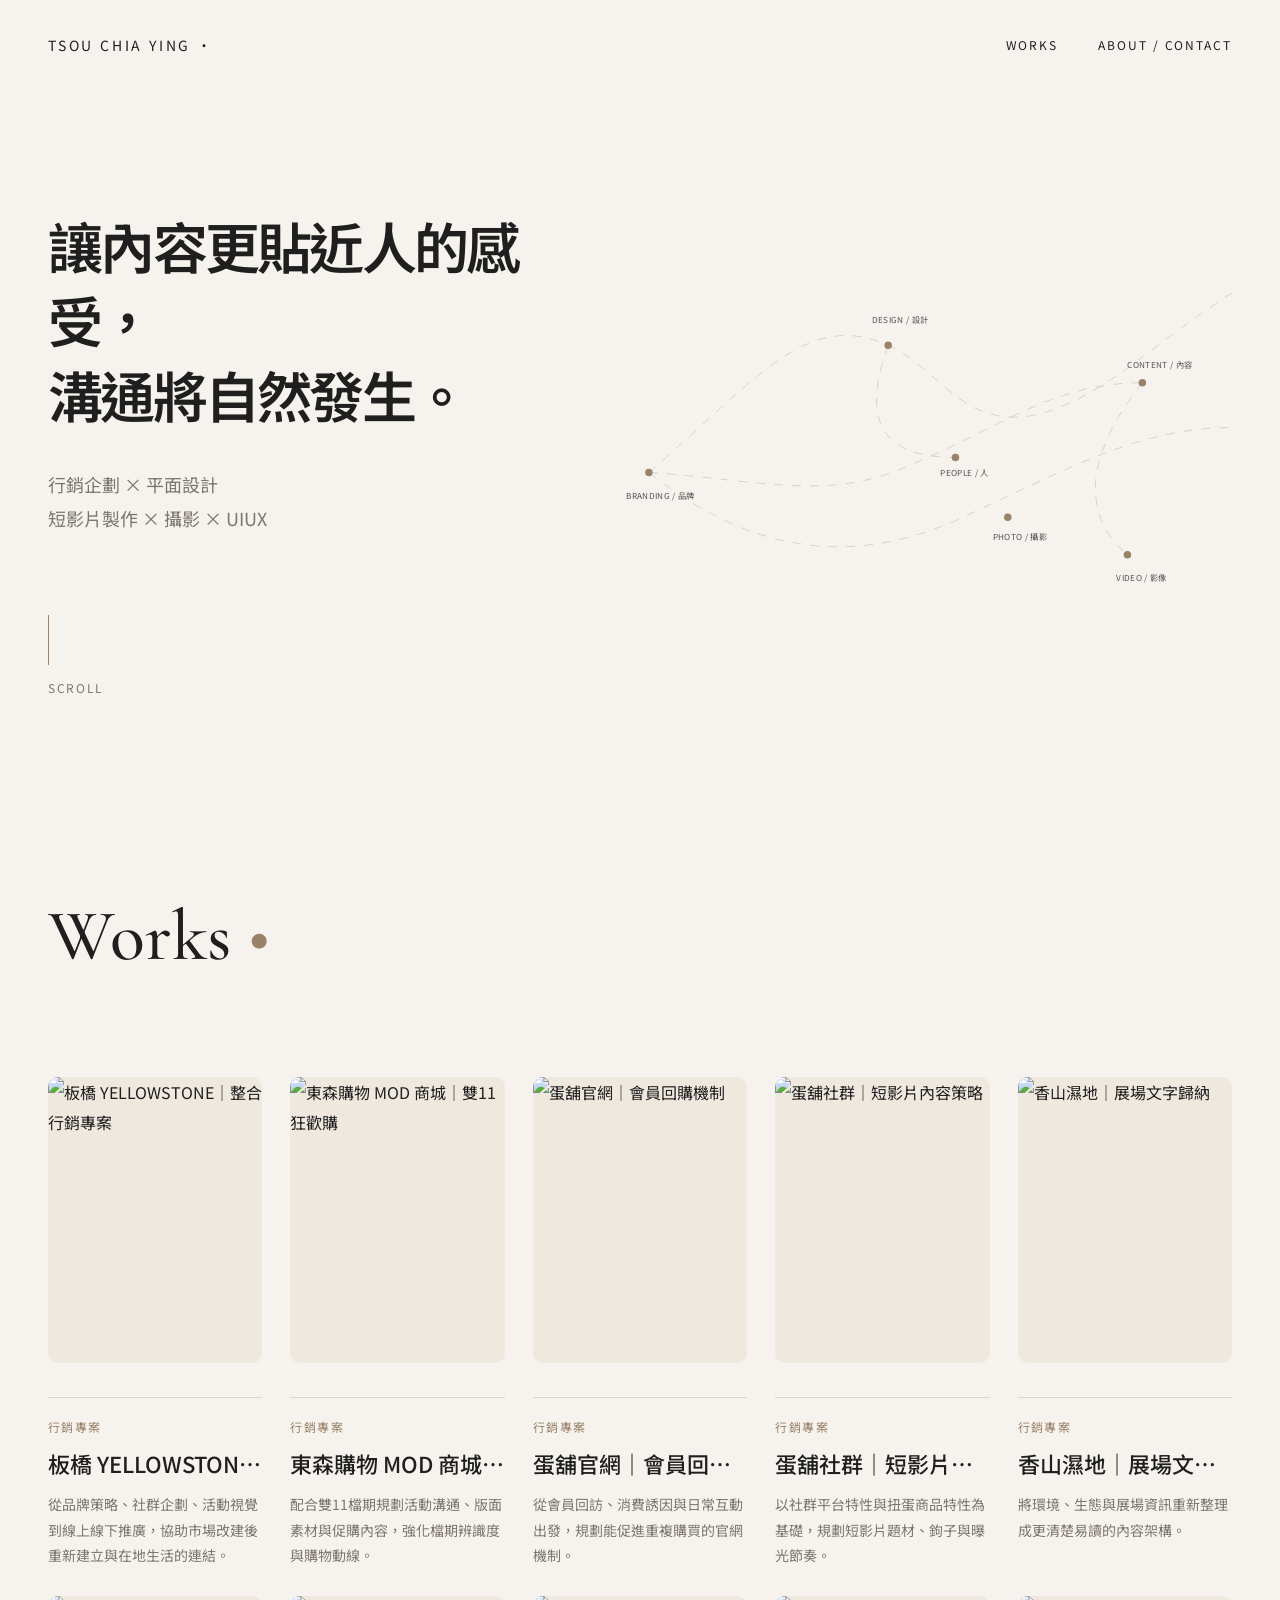
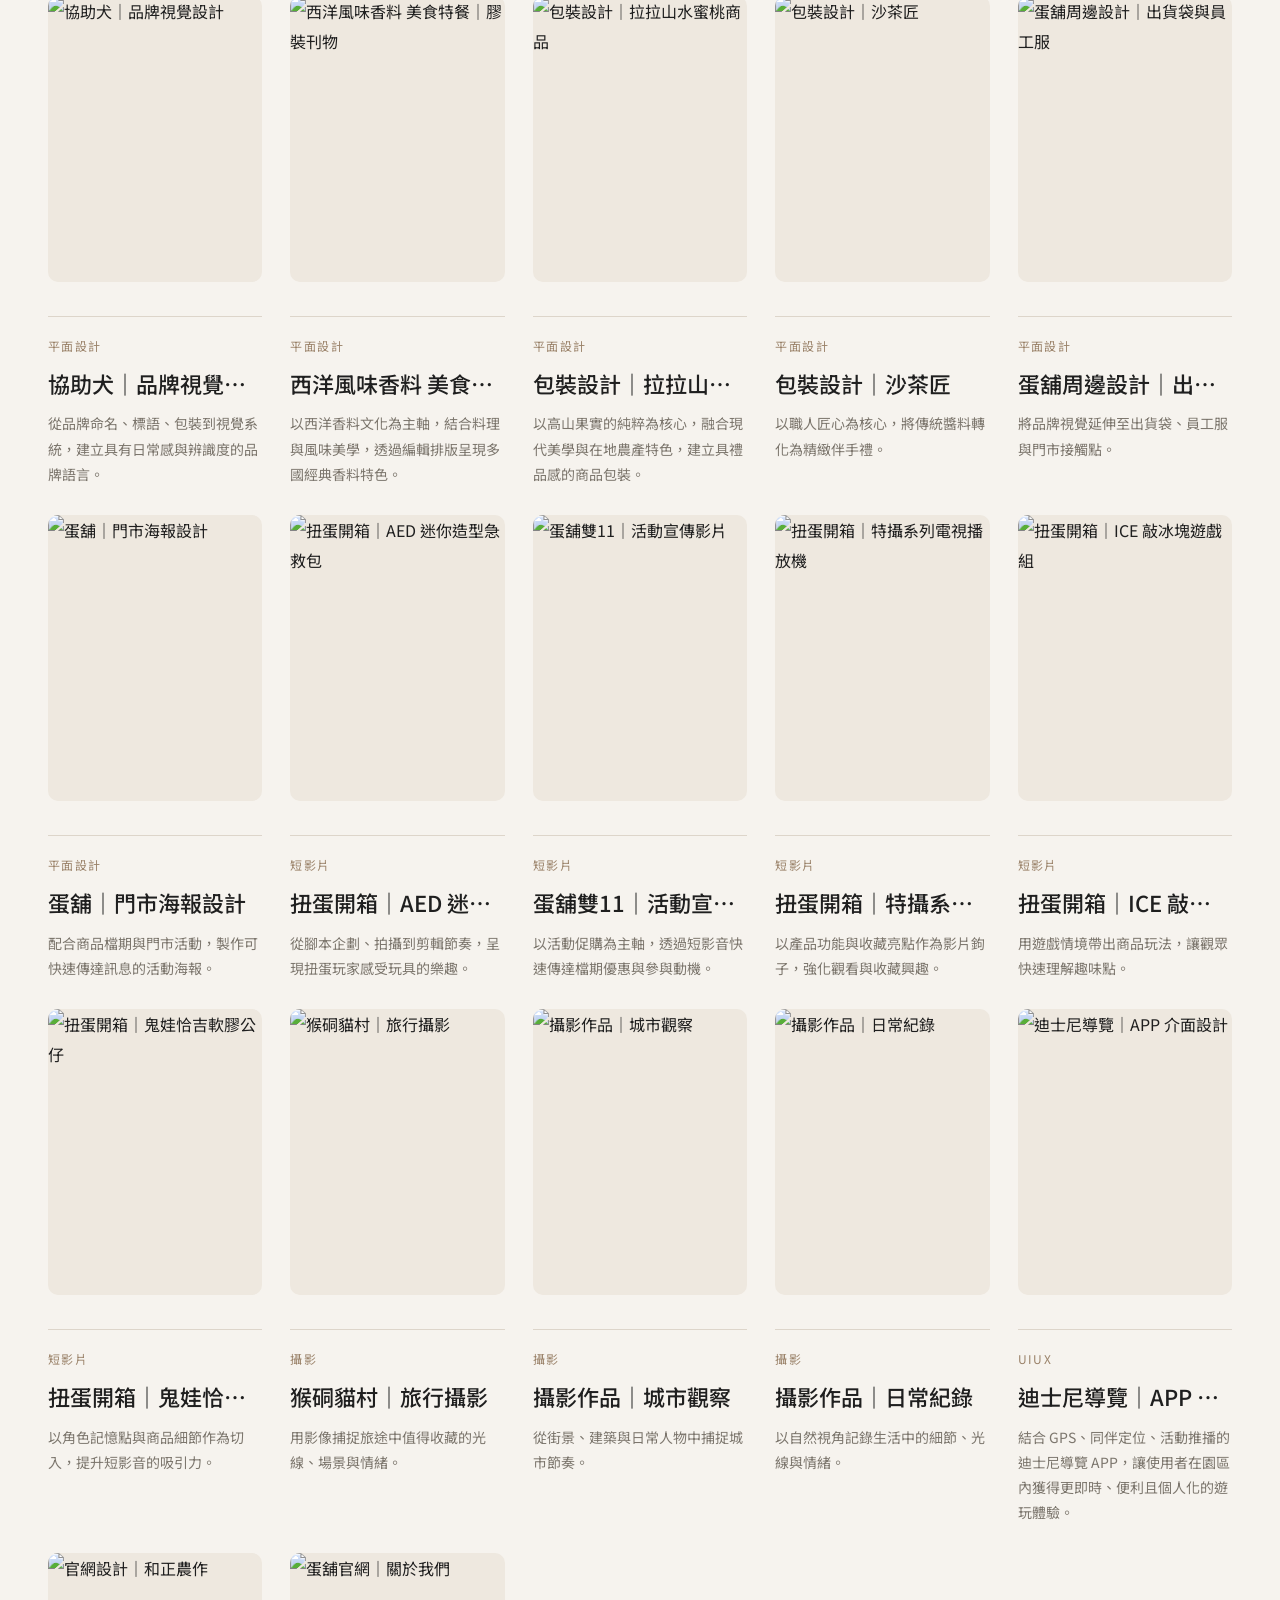
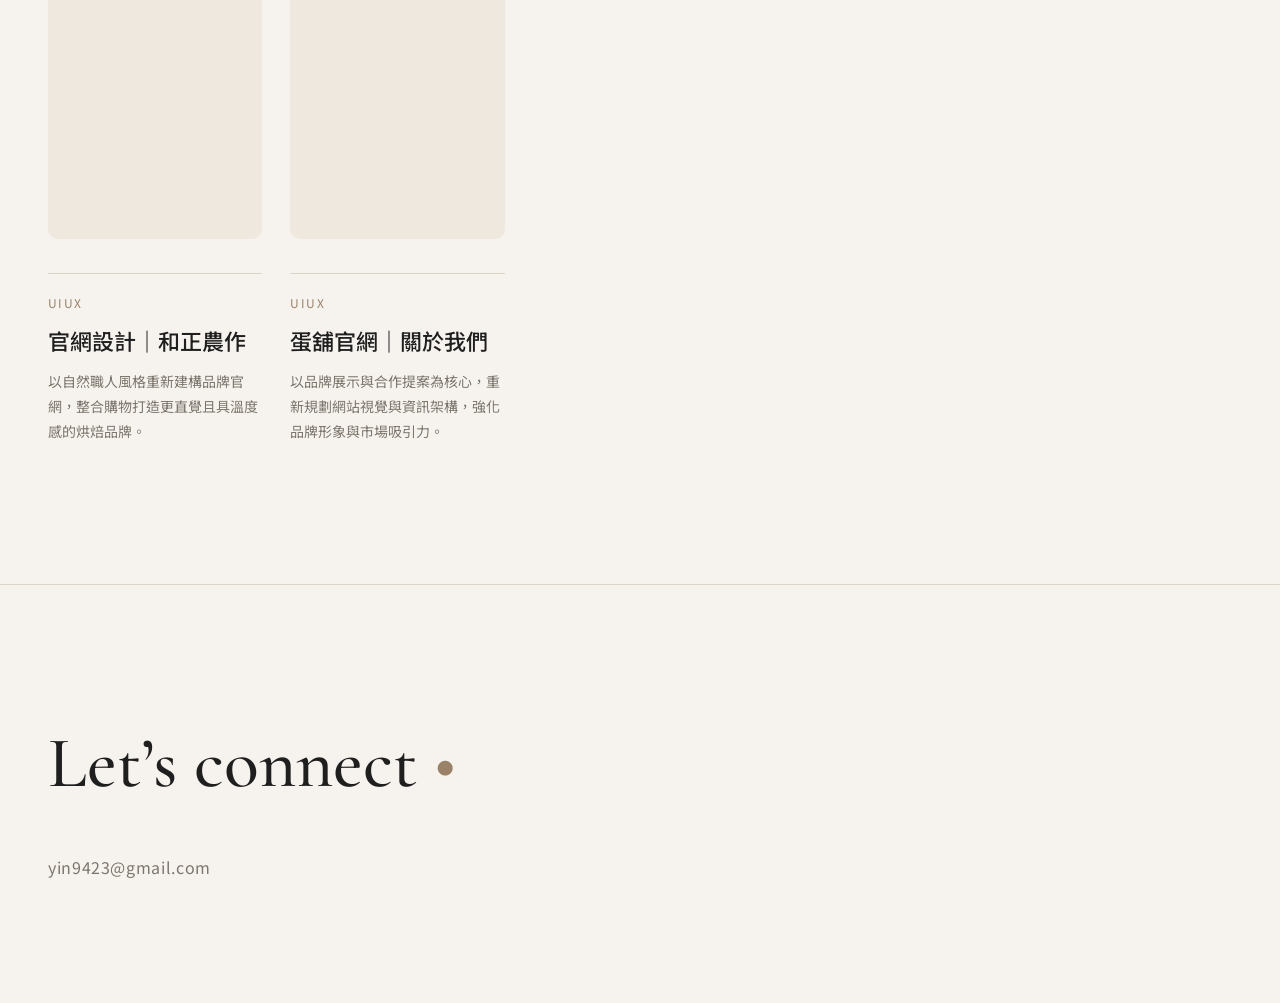
==== commit 7e2fe76a: "Add files via upload" ====
--- a/index.html
+++ b/index.html
@@ -3,16 +3,12 @@
 <head>
   <meta charset="UTF-8" />
   <meta name="viewport" content="width=device-width, initial-scale=1.0" />
-
   <title>TSOU CHIA YING Portfolio</title>
-
-  <link rel="stylesheet" href="style.css" />
+  <link rel="stylesheet" href="css/style.css" />
 </head>
-
 <body>
   <header class="site-header">
-    <a href="#" class="logo">TSOU CHIA YING <span>•</span></a>
-
+    <a href="index.html" class="logo">TSOU CHIA YING <span>•</span></a>
     <nav class="nav">
       <a href="#works">WORKS</a>
       <a href="#contact">ABOUT / CONTACT</a>
@@ -22,237 +18,31 @@
   <main>
     <section class="hero">
       <div class="hero-left reveal-text">
-        <h1>
-          讓內容更貼近人的感受，
-          溝通將自然發生。
-        </h1>
-
-        <p class="hero-tags">
-          行銷企劃 × 平面設計<br />
-          短影片製作 × 攝影 × UIUX
-        </p>
-
-        <div class="scroll-hint">
-          <span></span>
-          <p>SCROLL</p>
-        </div>
+        <h1>讓內容更貼近人的感受，<br>溝通將自然發生。</h1>
+        <p class="hero-tags">行銷企劃 × 平面設計<br>短影片製作 × 攝影 × UIUX</p>
+        <div class="scroll-hint"><span></span><p>SCROLL</p></div>
       </div>
-
-      <div class="hero-right">
+      <div class="hero-right" aria-hidden="true">
         <svg viewBox="0 0 820 420" xmlns="http://www.w3.org/2000/svg">
           <path d="M40 240 C180 120, 250 20, 360 70 C430 100, 460 190, 570 160 C660 130, 710 70, 820 0" />
           <path d="M40 240 C190 250, 280 280, 390 230 C510 180, 580 120, 700 120" />
           <path d="M40 240 C190 360, 330 360, 460 300 C610 230, 700 180, 820 180" />
           <path d="M360 70 C320 180, 360 220, 450 220" />
           <path d="M700 120 C620 220, 620 300, 680 350" />
-
-          <circle cx="40" cy="240" r="5" />
-          <circle cx="360" cy="70" r="5" />
-          <circle cx="450" cy="220" r="5" />
-          <circle cx="520" cy="300" r="5" />
-          <circle cx="700" cy="120" r="5" />
-          <circle cx="680" cy="350" r="5" />
-
-          <text x="338" y="40">DESIGN / 設計</text>
-          <text x="10" y="275">BRANDING / 品牌</text>
-          <text x="430" y="245">PEOPLE / 人</text>
-          <text x="500" y="330">PHOTO / 攝影</text>
-          <text x="680" y="100">CONTENT / 內容</text>
-          <text x="665" y="385">VIDEO / 影像</text>
+          <circle cx="40" cy="240" r="5" /><circle cx="360" cy="70" r="5" /><circle cx="450" cy="220" r="5" /><circle cx="520" cy="300" r="5" /><circle cx="700" cy="120" r="5" /><circle cx="680" cy="350" r="5" />
+          <text x="338" y="40">DESIGN / 設計</text><text x="10" y="275">BRANDING / 品牌</text><text x="430" y="245">PEOPLE / 人</text><text x="500" y="330">PHOTO / 攝影</text><text x="680" y="100">CONTENT / 內容</text><text x="665" y="385">VIDEO / 影像</text>
         </svg>
       </div>
     </section>
 
     <section id="works" class="works">
-      <div class="works-header">
-        <h2>Works <span>•</span></h2>
-      </div>
-
-      <div class="work-grid">
-        <article class="work-card" data-category="marketing" data-modal="marketing1">
-          <img src="files/work-03.jpg" alt="板橋 YELLOWSTONE 整合行銷專案" />
-          <div class="work-line"></div>
-          <p class="category">行銷專案</p>
-          <h3>板橋 YELLOWSTONE｜整合行銷專案</h3>
-          <p class="desc">從品牌定調到社群推廣、活動企劃，整合線上線下資源。</p>
-        </article>
-
-        <article class="work-card" data-category="marketing" data-modal="marketing2">
-          <img src="files/marketing02.jpg" alt="東森購物 MOD 商城" />
-          <div class="work-line"></div>
-          <p class="category">行銷專案</p>
-          <h3>東森購物 MOD 商城｜雙11狂歡購</h3>
-          <p class="desc">整合活動溝通、版面素材與銷售檔期內容。</p>
-        </article>
-
-        <article class="work-card" data-category="marketing" data-modal="marketing3">
-          <img src="files/marketing03.jpg" alt="蛋舖官網會員回購機制" />
-          <div class="work-line"></div>
-          <p class="category">行銷專案</p>
-          <h3>蛋舖官網｜會員回購機制</h3>
-          <p class="desc">以會員行為與回訪習慣為核心，規劃促購機制。</p>
-        </article>
-
-        <article class="work-card" data-category="marketing" data-modal="marketing4">
-          <img src="files/marketing04.jpg" alt="蛋舖社群短影片策略" />
-          <div class="work-line"></div>
-          <p class="category">行銷專案</p>
-          <h3>蛋舖社群｜短影片內容策略</h3>
-          <p class="desc">從內容鉤子、題材分類到平台節奏，建立社群曝光策略。</p>
-        </article>
-
-        <article class="work-card" data-category="marketing" data-modal="marketing5">
-          <img src="files/marketing05.jpg" alt="香山濕地展場文字歸納" />
-          <div class="work-line"></div>
-          <p class="category">行銷專案</p>
-          <h3>香山濕地｜展場文字歸納</h3>
-          <p class="desc">將環境資訊轉化為更容易理解的展示內容。</p>
-        </article>
-
-        <article class="work-card" data-category="graphic" data-modal="graphic1">
-          <img src="files/dog01.jpg" alt="協助犬 Logo 設計" />
-          <div class="work-line"></div>
-          <p class="category">平面設計</p>
-          <h3>協助犬｜品牌視覺設計</h3>
-          <p class="desc">從品牌命名、標語到包裝，建立視覺語言。</p>
-        </article>
-
-        <article class="work-card" data-category="graphic" data-modal="graphic2">
-          <img src="files/book01.jpg" alt="西洋風味香料美食特餐刊物" />
-          <div class="work-line"></div>
-          <p class="category">平面設計</p>
-          <h3>西洋風味香料 美食特餐｜膠裝刊物</h3>
-          <p class="desc">以西洋香料文化為主軸，結合料理與風味美學。</p>
-        </article>
-
-        <article class="work-card" data-category="graphic" data-modal="graphic3">
-          <img src="files/lala01.jpg" alt="拉拉山水蜜桃包裝設計" />
-          <div class="work-line"></div>
-          <p class="category">平面設計</p>
-          <h3>包裝設計｜拉拉山水蜜桃商品</h3>
-          <p class="desc">以高山果實的純粹為核心，融合在地農產特色。</p>
-        </article>
-
-        <article class="work-card" data-category="graphic" data-modal="graphic4">
-          <img src="files/so01.jpg" alt="沙茶匠包裝設計" />
-          <div class="work-line"></div>
-          <p class="category">平面設計</p>
-          <h3>包裝設計｜沙茶匠</h3>
-          <p class="desc">以職人匠心為核心，將傳統醬料轉化為精緻伴手禮。</p>
-        </article>
-
-        <article class="work-card" data-category="graphic" data-modal="graphic5">
-          <img src="files/graphic05.jpg" alt="蛋舖周邊設計" />
-          <div class="work-line"></div>
-          <p class="category">平面設計</p>
-          <h3>蛋舖周邊設計｜出貨袋與員工服</h3>
-          <p class="desc">延伸品牌視覺至門市與出貨接觸點。</p>
-        </article>
-
-        <article class="work-card" data-category="graphic" data-modal="graphic6">
-          <img src="files/graphic06.jpg" alt="蛋舖門市海報" />
-          <div class="work-line"></div>
-          <p class="category">平面設計</p>
-          <h3>蛋舖｜門市海報設計</h3>
-          <p class="desc">配合檔期與門市情境製作活動視覺。</p>
-        </article>
-
-        <article class="work-card" data-category="video" data-modal="video1">
-          <img src="files/work-04.jpg" alt="AED 迷你造型急救包短影片" />
-          <div class="work-line"></div>
-          <p class="category">短影片</p>
-          <h3>扭蛋開箱｜AED 迷你造型急救包</h3>
-          <p class="desc">從腳本企劃、拍攝到剪輯節奏，呈現玩具樂趣。</p>
-        </article>
-
-        <article class="work-card" data-category="video" data-modal="video2">
-          <img src="files/video02.jpg" alt="蛋舖雙11活動影片" />
-          <div class="work-line"></div>
-          <p class="category">短影片</p>
-          <h3>蛋舖雙11｜活動宣傳影片</h3>
-          <p class="desc">以促購活動為主軸，製作短影音曝光素材。</p>
-        </article>
-
-        <article class="work-card" data-category="video" data-modal="video3">
-          <img src="files/video03.jpg" alt="特攝系列電視播放機短影片" />
-          <div class="work-line"></div>
-          <p class="category">短影片</p>
-          <h3>扭蛋開箱｜特攝系列電視播放機</h3>
-          <p class="desc">透過展示角度與節奏強化商品特色。</p>
-        </article>
-
-        <article class="work-card" data-category="video" data-modal="video4">
-          <img src="files/video04.jpg" alt="ICE 敲冰塊遊戲組短影片" />
-          <div class="work-line"></div>
-          <p class="category">短影片</p>
-          <h3>扭蛋開箱｜ICE 敲冰塊遊戲組</h3>
-          <p class="desc">用遊戲感腳本提升短影音觀看動機。</p>
-        </article>
-
-        <article class="work-card" data-category="video" data-modal="video5">
-          <img src="files/video05.jpg" alt="鬼娃恰吉復古包裝軟膠公仔短影片" />
-          <div class="work-line"></div>
-          <p class="category">短影片</p>
-          <h3>扭蛋開箱｜鬼娃恰吉軟膠公仔</h3>
-          <p class="desc">以角色記憶點切入，放大收藏吸引力。</p>
-        </article>
-
-        <article class="work-card" data-category="photo" data-modal="photo1">
-          <img src="files/work-05.jpg" alt="猴硐貓村旅行攝影" />
-          <div class="work-line"></div>
-          <p class="category">攝影</p>
-          <h3>猴硐貓村｜旅行攝影</h3>
-          <p class="desc">用影像記錄旅途中值得收藏的風景與情緒。</p>
-        </article>
-
-        <article class="work-card" data-category="photo" data-modal="photo2">
-          <img src="files/photo02.jpg" alt="攝影作品 02" />
-          <div class="work-line"></div>
-          <p class="category">攝影</p>
-          <h3>攝影作品｜城市觀察</h3>
-          <p class="desc">捕捉城市中的光線、空間與人物狀態。</p>
-        </article>
-
-        <article class="work-card" data-category="photo" data-modal="photo3">
-          <img src="files/photo03.jpg" alt="攝影作品 03" />
-          <div class="work-line"></div>
-          <p class="category">攝影</p>
-          <h3>攝影作品｜日常紀錄</h3>
-          <p class="desc">以自然視角記錄生活中的細節與情緒。</p>
-        </article>
-
-        <article class="work-card" data-category="uiux" data-modal="uiux1">
-          <img src="files/disney01.jpg" alt="迪士尼導覽 APP 介面設計" />
-          <div class="work-line"></div>
-          <p class="category">UIUX</p>
-          <h3>迪士尼導覽｜APP 介面設計</h3>
-          <p class="desc">整合即時定位的樂園導覽 App，強化智慧遊園體驗。</p>
-        </article>
-
-        <article class="work-card" data-category="uiux" data-modal="uiux2">
-          <img src="files/uiux02.jpg" alt="和正農作官網設計" />
-          <div class="work-line"></div>
-          <p class="category">UIUX</p>
-          <h3>官網設計｜和正農作</h3>
-          <p class="desc">以自然職人風格重新建構品牌官網。</p>
-        </article>
-
-        <article class="work-card" data-category="uiux" data-modal="uiux3">
-          <img src="files/91toy.jpg" alt="蛋舖官網關於我們" />
-          <div class="work-line"></div>
-          <p class="category">UIUX</p>
-          <h3>蛋舖官網｜關於我們</h3>
-          <p class="desc">以品牌展示與合作提案為核心，重新規劃資訊架構。</p>
-        </article>
-      </div>
+      <div class="works-header"><h2>Works <span>•</span></h2></div>
+      <div class="work-grid" id="workGrid"></div>
     </section>
   </main>
 
-  <footer id="contact" class="contact about-contact simple-contact">
-    <div class="contact-title">
-      <h2>Let’s connect <span>•</span></h2>
-    </div>
-
+  <footer id="contact" class="simple-contact">
+    <div class="contact-title"><h2>Let’s connect <span>•</span></h2></div>
     <p class="contact-mail-text">yin9423@gmail.com</p>
   </footer>
 
@@ -265,23 +55,7 @@
     <button type="button" data-filter="uiux">UIUX</button>
   </div>
 
-  <div class="modal" id="workModal">
-    <div class="modal-bg"></div>
-
-    <div class="modal-content">
-      <button class="modal-close" type="button">×</button>
-
-      <div class="modal-media" id="modalMedia"></div>
-
-      <div class="modal-text">
-        <p id="modalCategory"></p>
-        <h2 id="modalTitle"></h2>
-        <p id="modalDesc"></p>
-        <div class="modal-tags" id="modalTags"></div>
-      </div>
-    </div>
-  </div>
-
-  <script src="script.js"></script>
+  <script src="js/worksData.js"></script>
+  <script src="js/main.js"></script>
 </body>
 </html>
--- a/css/style.css
+++ b/css/style.css
@@ -0,0 +1,14 @@
+@import url('https://fonts.googleapis.com/css2?family=Noto+Sans+TC:wght@300;400;500;700&family=Cormorant+Garamond:wght@400;500;600&display=swap');
+
+:root{--bg:#f6f3ee;--paper:#fbfaf7;--text:#1f1f1f;--sub:#7c766d;--line:#ddd5ca;--accent:#9a8269;}
+*{margin:0;padding:0;box-sizing:border-box} html{scroll-behavior:smooth} body{background:var(--bg);color:var(--text);font-family:'Noto Sans TC',sans-serif;line-height:1.9;overflow-x:hidden} img{display:block;width:100%;height:auto} a{color:inherit;text-decoration:none} button{font-family:inherit} h1,h2,h3,h4,p,a,span,li,dd,dt,button{word-break:break-word;overflow-wrap:break-word}
+.site-header{position:fixed;top:0;left:0;z-index:100;width:100%;padding:32px 48px;display:flex;justify-content:space-between;align-items:center;background:rgba(246,243,238,.75);backdrop-filter:blur(10px)}
+.logo{font-size:14px;letter-spacing:.2em}.nav{display:flex;gap:40px}.nav a{font-size:12px;letter-spacing:.16em}
+.hero{min-height:92vh;padding:180px 48px 100px;display:grid;grid-template-columns:1fr 1.2fr;gap:60px;align-items:center}.hero-left h1{font-size:55px;line-height:1.35;letter-spacing:-.05em;font-weight:600;max-width:760px}.hero-tags{margin-top:36px;color:var(--sub);font-size:18px}.scroll-hint{margin-top:80px;color:var(--sub);font-size:12px;letter-spacing:.14em}.scroll-hint span{display:block;width:1px;height:50px;background:var(--accent);margin-bottom:12px;position:relative;overflow:hidden}.scroll-hint span::after{content:"";position:absolute;top:-50%;left:0;width:100%;height:50%;background:var(--text);animation:scrollLine 1.6s ease-in-out infinite}@keyframes scrollLine{0%{top:-50%}100%{top:100%}}
+.hero-right svg{width:100%;overflow:visible}.hero-right path{fill:none;stroke:#cfc6ba;stroke-width:1;stroke-dasharray:12;animation:flow 12s linear infinite}.hero-right circle{fill:var(--accent)}.hero-right text{font-size:11px;fill:#555;letter-spacing:.04em}@keyframes flow{from{stroke-dashoffset:0}to{stroke-dashoffset:-200}}
+.works{padding:40px 48px 140px}.works-header h2,.contact-title h2{font-family:'Cormorant Garamond',serif;font-size:72px;font-weight:500}.works-header span,.contact-title span{color:var(--accent)}.work-grid{margin-top:72px;display:grid;grid-template-columns:repeat(5,1fr);gap:28px}.work-card{display:block;cursor:pointer;min-width:0;transition:opacity .35s ease,transform .35s ease}.work-card:hover{transform:translateY(-4px)}.work-card img{aspect-ratio:3/4;object-fit:cover;border-radius:10px;background:#eee8df}.work-card img.img-missing{background:#eee8df}.work-line{height:1px;background:var(--line);margin:34px 0 18px}.category{color:var(--accent);font-size:12px;letter-spacing:.12em}.work-card h3{margin-top:10px;font-size:22px;line-height:1.45;font-weight:500;white-space:nowrap;overflow:hidden;text-overflow:ellipsis}.desc{margin-top:12px;color:var(--sub);font-size:14px;line-height:1.8}.hide{display:none!important}
+.simple-contact{padding:110px 48px 120px;border-top:1px solid var(--line)}.contact-mail-text{margin-top:20px;color:var(--sub);font-size:16px;letter-spacing:.04em}
+.floating-work-filter{position:fixed;right:20px;top:50%;transform:translateY(-50%);z-index:90;display:flex;flex-direction:column;gap:10px;padding:12px 10px;background:rgba(251,250,247,.86);border:1px solid var(--line);border-radius:999px;backdrop-filter:blur(12px);box-shadow:0 10px 30px rgba(0,0,0,.08);opacity:0;pointer-events:none;transition:opacity .35s ease}.floating-work-filter.show{opacity:1;pointer-events:auto}.floating-work-filter button{border:none;background:transparent;color:var(--sub);font-size:12px;letter-spacing:.08em;padding:8px 10px;border-radius:999px;cursor:pointer;transition:.25s;white-space:nowrap}.floating-work-filter button:hover,.floating-work-filter button.active{background:var(--text);color:var(--paper)}
+@media(max-width:1200px){.site-header{padding:28px 40px}.hero{min-height:auto;padding:160px 40px 90px;grid-template-columns:1fr;gap:56px}.hero-left h1{max-width:900px;font-size:56px}.hero-right{max-width:820px}.works{padding:36px 40px 118px}.work-grid{grid-template-columns:repeat(2,minmax(0,1fr));gap:42px 36px}.simple-contact{padding-left:40px;padding-right:40px}}
+@media(max-width:768px){.site-header{padding:20px 24px}.logo{font-size:12px}.nav{gap:18px}.nav a{font-size:11px}.hero{min-height:72vh;padding:130px 24px 76px}.hero-right{display:none}.hero-left h1{font-size:38px;line-height:1.45}.hero-tags{margin-top:28px;font-size:15px}.works{padding:18px 24px 92px}.works-header h2,.contact-title h2{font-size:54px}.work-grid{margin-top:42px;grid-template-columns:repeat(2,minmax(0,1fr));gap:34px 22px}.work-line{margin:24px 0 0}.category{margin-top:18px;font-size:12px;letter-spacing:.08em}.work-card h3{font-size:16px;line-height:1.55}.desc{display:none}.floating-work-filter{left:50%;right:auto;top:auto;bottom:18px;transform:translateX(-50%);flex-direction:row;max-width:calc(100vw - 28px);overflow-x:auto;padding:9px}.simple-contact{padding:86px 24px 110px}.contact-mail-text{font-size:15px}}
+@media(max-width:480px){.nav{display:none}.site-header{padding:18px 20px}.hero{padding:120px 20px 70px}.hero-left h1{font-size:33px}.works{padding-left:20px;padding-right:20px}.work-grid{gap:30px 18px}.work-card h3{font-size:14px}.category{font-size:11px}.works-header h2,.contact-title h2{font-size:48px}.simple-contact{padding-left:20px;padding-right:20px}}
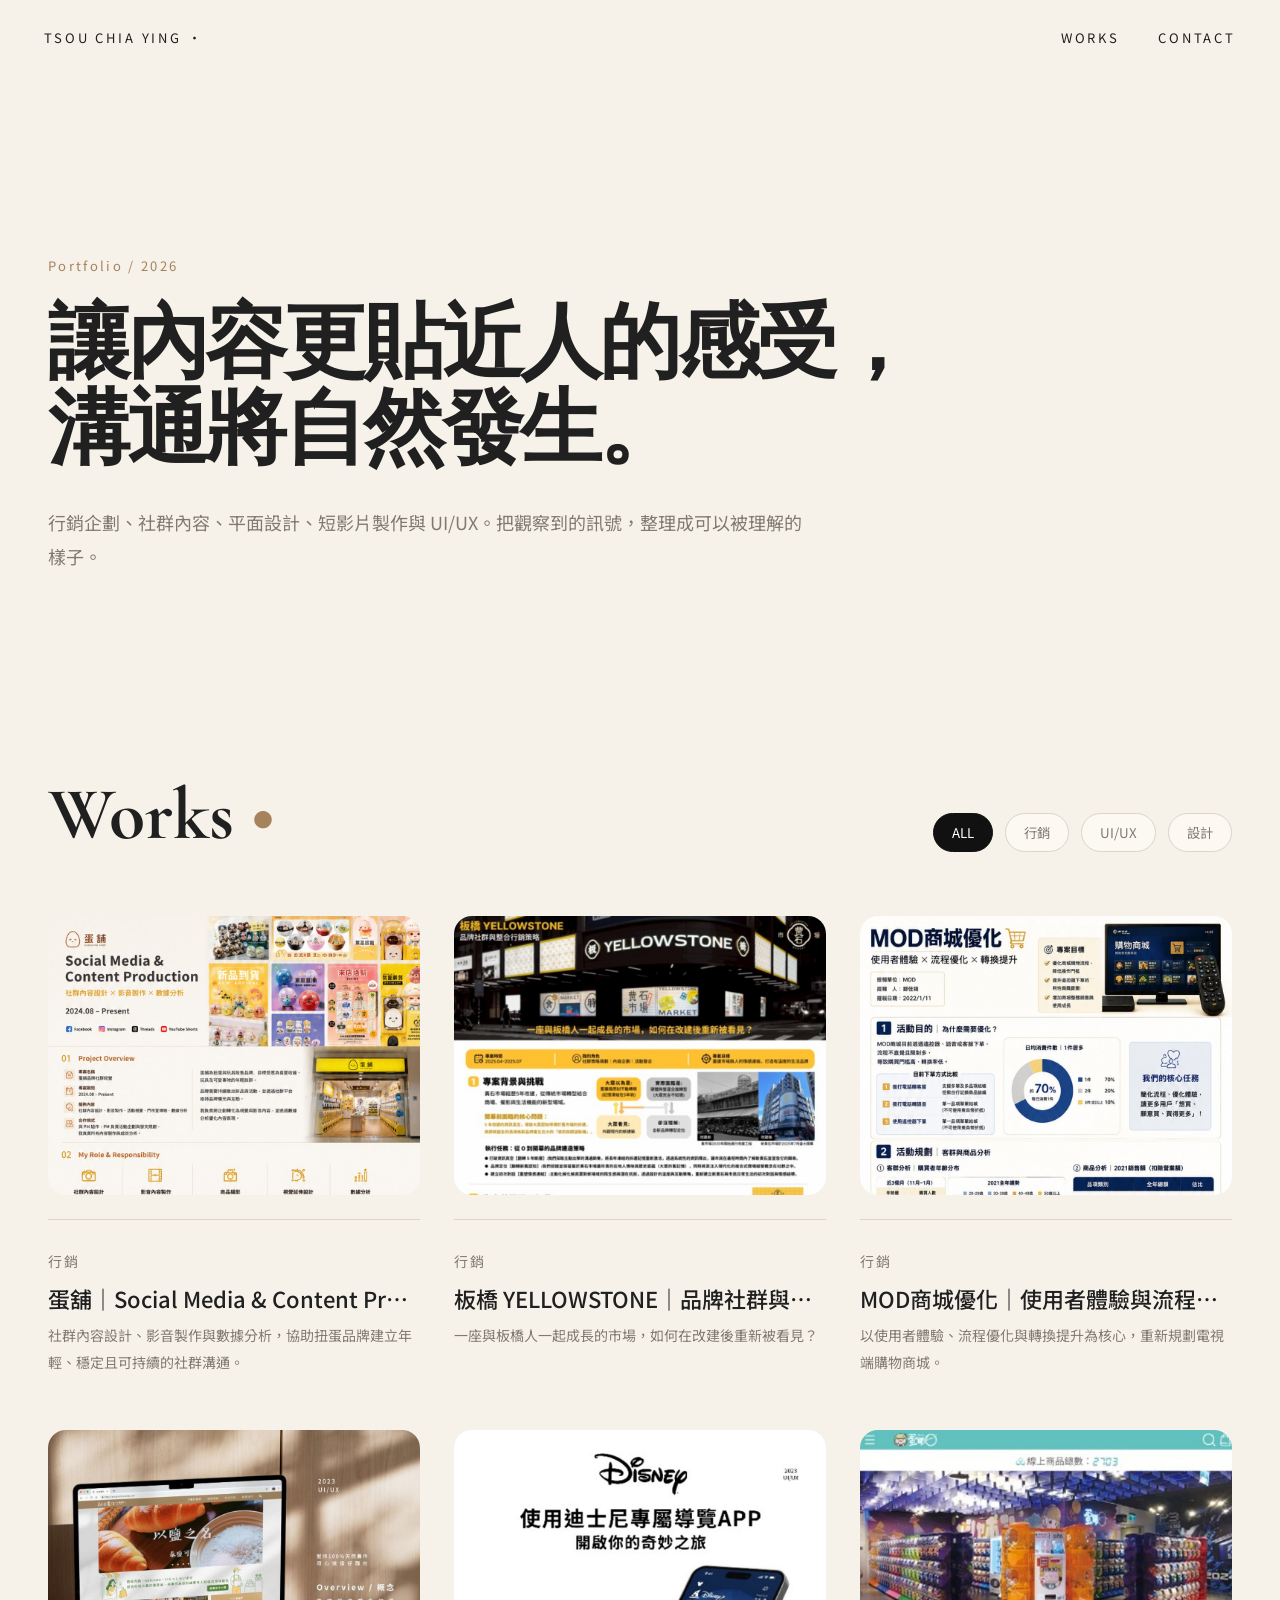
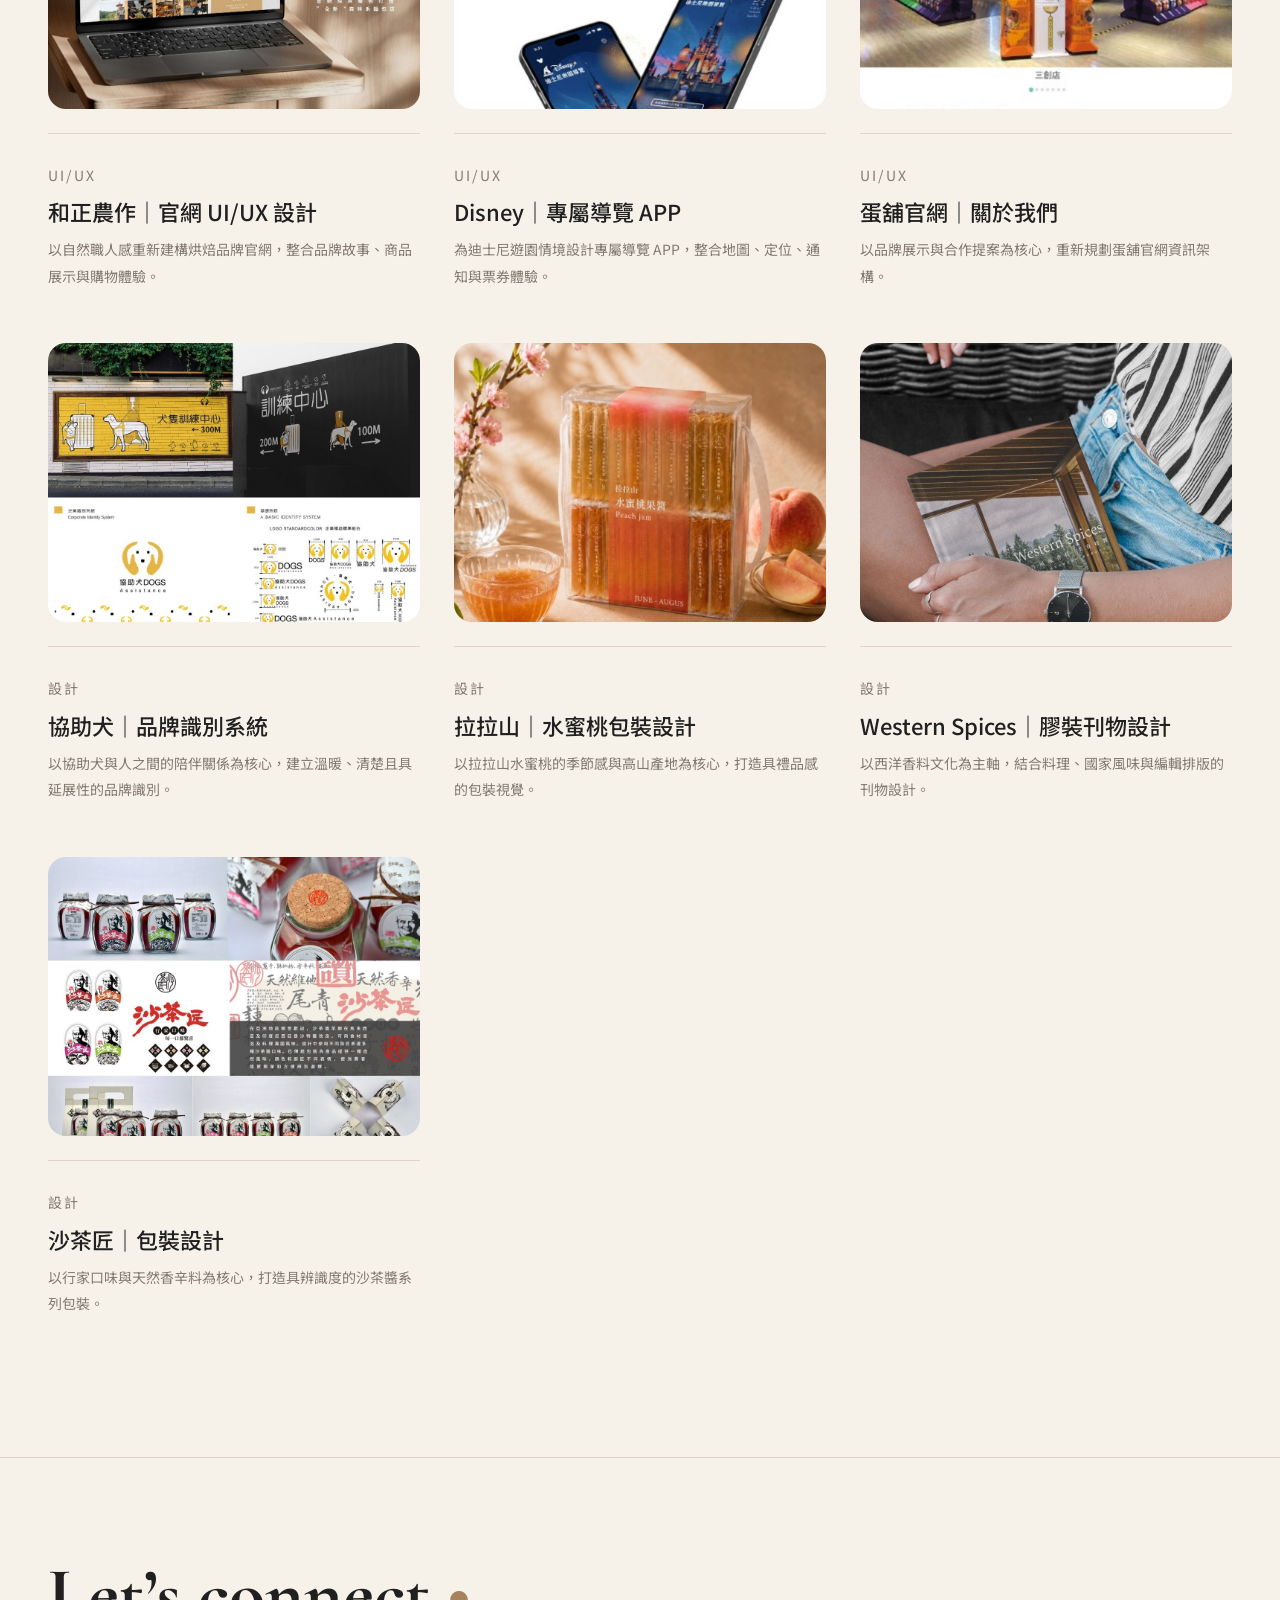
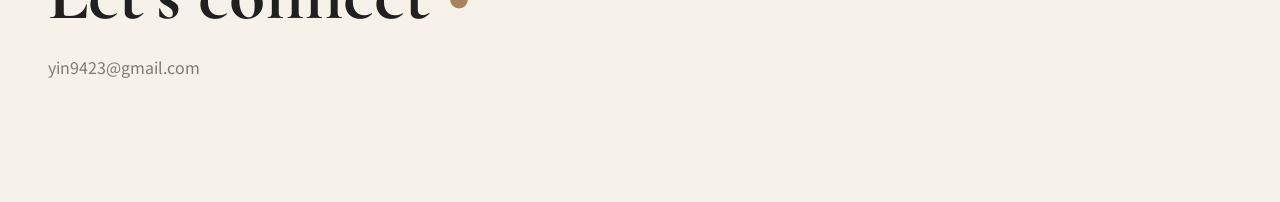
==== commit 0a44886c: "Add files via upload" ====
--- a/index.html
+++ b/index.html
@@ -8,52 +8,33 @@
 </head>
 <body>
   <header class="site-header">
-    <a href="index.html" class="logo">TSOU CHIA YING <span>•</span></a>
+    <a class="logo" href="index.html">TSOU CHIA YING <span>•</span></a>
     <nav class="nav">
       <a href="#works">WORKS</a>
-      <a href="#contact">ABOUT / CONTACT</a>
+      <a href="#contact">CONTACT</a>
     </nav>
   </header>
 
   <main>
     <section class="hero">
-      <div class="hero-left reveal-text">
-        <h1>讓內容更貼近人的感受，<br>溝通將自然發生。</h1>
-        <p class="hero-tags">行銷企劃 × 平面設計<br>短影片製作 × 攝影 × UIUX</p>
-        <div class="scroll-hint"><span></span><p>SCROLL</p></div>
-      </div>
-      <div class="hero-right" aria-hidden="true">
-        <svg viewBox="0 0 820 420" xmlns="http://www.w3.org/2000/svg">
-          <path d="M40 240 C180 120, 250 20, 360 70 C430 100, 460 190, 570 160 C660 130, 710 70, 820 0" />
-          <path d="M40 240 C190 250, 280 280, 390 230 C510 180, 580 120, 700 120" />
-          <path d="M40 240 C190 360, 330 360, 460 300 C610 230, 700 180, 820 180" />
-          <path d="M360 70 C320 180, 360 220, 450 220" />
-          <path d="M700 120 C620 220, 620 300, 680 350" />
-          <circle cx="40" cy="240" r="5" /><circle cx="360" cy="70" r="5" /><circle cx="450" cy="220" r="5" /><circle cx="520" cy="300" r="5" /><circle cx="700" cy="120" r="5" /><circle cx="680" cy="350" r="5" />
-          <text x="338" y="40">DESIGN / 設計</text><text x="10" y="275">BRANDING / 品牌</text><text x="430" y="245">PEOPLE / 人</text><text x="500" y="330">PHOTO / 攝影</text><text x="680" y="100">CONTENT / 內容</text><text x="665" y="385">VIDEO / 影像</text>
-        </svg>
-      </div>
+      <p class="eyebrow">Portfolio / 2026</p>
+      <h1>讓內容更貼近人的感受，<br>溝通將自然發生。</h1>
+      <p class="hero-copy">行銷企劃、社群內容、平面設計、短影片製作與 UI/UX。把觀察到的訊號，整理成可以被理解的樣子。</p>
     </section>
 
     <section id="works" class="works">
-      <div class="works-header"><h2>Works <span>•</span></h2></div>
+      <div class="works-top">
+        <h2>Works <span>•</span></h2>
+        <div class="filter-nav" id="filterNav"></div>
+      </div>
       <div class="work-grid" id="workGrid"></div>
     </section>
   </main>
 
-  <footer id="contact" class="simple-contact">
-    <div class="contact-title"><h2>Let’s connect <span>•</span></h2></div>
-    <p class="contact-mail-text">yin9423@gmail.com</p>
+  <footer id="contact" class="footer">
+    <h2>Let’s connect <span>•</span></h2>
+    <p>yin9423@gmail.com</p>
   </footer>
-
-  <div class="floating-work-filter" id="floatingWorkFilter">
-    <button class="active" type="button" data-filter="all">ALL</button>
-    <button type="button" data-filter="marketing">行銷</button>
-    <button type="button" data-filter="graphic">設計</button>
-    <button type="button" data-filter="video">影片</button>
-    <button type="button" data-filter="photo">攝影</button>
-    <button type="button" data-filter="uiux">UIUX</button>
-  </div>
 
   <script src="js/worksData.js"></script>
   <script src="js/main.js"></script>
--- a/css/style.css
+++ b/css/style.css
@@ -1,14 +1,5 @@
-@import url('https://fonts.googleapis.com/css2?family=Noto+Sans+TC:wght@300;400;500;700&family=Cormorant+Garamond:wght@400;500;600&display=swap');
-
-:root{--bg:#f6f3ee;--paper:#fbfaf7;--text:#1f1f1f;--sub:#7c766d;--line:#ddd5ca;--accent:#9a8269;}
-*{margin:0;padding:0;box-sizing:border-box} html{scroll-behavior:smooth} body{background:var(--bg);color:var(--text);font-family:'Noto Sans TC',sans-serif;line-height:1.9;overflow-x:hidden} img{display:block;width:100%;height:auto} a{color:inherit;text-decoration:none} button{font-family:inherit} h1,h2,h3,h4,p,a,span,li,dd,dt,button{word-break:break-word;overflow-wrap:break-word}
-.site-header{position:fixed;top:0;left:0;z-index:100;width:100%;padding:32px 48px;display:flex;justify-content:space-between;align-items:center;background:rgba(246,243,238,.75);backdrop-filter:blur(10px)}
-.logo{font-size:14px;letter-spacing:.2em}.nav{display:flex;gap:40px}.nav a{font-size:12px;letter-spacing:.16em}
-.hero{min-height:92vh;padding:180px 48px 100px;display:grid;grid-template-columns:1fr 1.2fr;gap:60px;align-items:center}.hero-left h1{font-size:55px;line-height:1.35;letter-spacing:-.05em;font-weight:600;max-width:760px}.hero-tags{margin-top:36px;color:var(--sub);font-size:18px}.scroll-hint{margin-top:80px;color:var(--sub);font-size:12px;letter-spacing:.14em}.scroll-hint span{display:block;width:1px;height:50px;background:var(--accent);margin-bottom:12px;position:relative;overflow:hidden}.scroll-hint span::after{content:"";position:absolute;top:-50%;left:0;width:100%;height:50%;background:var(--text);animation:scrollLine 1.6s ease-in-out infinite}@keyframes scrollLine{0%{top:-50%}100%{top:100%}}
-.hero-right svg{width:100%;overflow:visible}.hero-right path{fill:none;stroke:#cfc6ba;stroke-width:1;stroke-dasharray:12;animation:flow 12s linear infinite}.hero-right circle{fill:var(--accent)}.hero-right text{font-size:11px;fill:#555;letter-spacing:.04em}@keyframes flow{from{stroke-dashoffset:0}to{stroke-dashoffset:-200}}
-.works{padding:40px 48px 140px}.works-header h2,.contact-title h2{font-family:'Cormorant Garamond',serif;font-size:72px;font-weight:500}.works-header span,.contact-title span{color:var(--accent)}.work-grid{margin-top:72px;display:grid;grid-template-columns:repeat(5,1fr);gap:28px}.work-card{display:block;cursor:pointer;min-width:0;transition:opacity .35s ease,transform .35s ease}.work-card:hover{transform:translateY(-4px)}.work-card img{aspect-ratio:3/4;object-fit:cover;border-radius:10px;background:#eee8df}.work-card img.img-missing{background:#eee8df}.work-line{height:1px;background:var(--line);margin:34px 0 18px}.category{color:var(--accent);font-size:12px;letter-spacing:.12em}.work-card h3{margin-top:10px;font-size:22px;line-height:1.45;font-weight:500;white-space:nowrap;overflow:hidden;text-overflow:ellipsis}.desc{margin-top:12px;color:var(--sub);font-size:14px;line-height:1.8}.hide{display:none!important}
-.simple-contact{padding:110px 48px 120px;border-top:1px solid var(--line)}.contact-mail-text{margin-top:20px;color:var(--sub);font-size:16px;letter-spacing:.04em}
-.floating-work-filter{position:fixed;right:20px;top:50%;transform:translateY(-50%);z-index:90;display:flex;flex-direction:column;gap:10px;padding:12px 10px;background:rgba(251,250,247,.86);border:1px solid var(--line);border-radius:999px;backdrop-filter:blur(12px);box-shadow:0 10px 30px rgba(0,0,0,.08);opacity:0;pointer-events:none;transition:opacity .35s ease}.floating-work-filter.show{opacity:1;pointer-events:auto}.floating-work-filter button{border:none;background:transparent;color:var(--sub);font-size:12px;letter-spacing:.08em;padding:8px 10px;border-radius:999px;cursor:pointer;transition:.25s;white-space:nowrap}.floating-work-filter button:hover,.floating-work-filter button.active{background:var(--text);color:var(--paper)}
-@media(max-width:1200px){.site-header{padding:28px 40px}.hero{min-height:auto;padding:160px 40px 90px;grid-template-columns:1fr;gap:56px}.hero-left h1{max-width:900px;font-size:56px}.hero-right{max-width:820px}.works{padding:36px 40px 118px}.work-grid{grid-template-columns:repeat(2,minmax(0,1fr));gap:42px 36px}.simple-contact{padding-left:40px;padding-right:40px}}
-@media(max-width:768px){.site-header{padding:20px 24px}.logo{font-size:12px}.nav{gap:18px}.nav a{font-size:11px}.hero{min-height:72vh;padding:130px 24px 76px}.hero-right{display:none}.hero-left h1{font-size:38px;line-height:1.45}.hero-tags{margin-top:28px;font-size:15px}.works{padding:18px 24px 92px}.works-header h2,.contact-title h2{font-size:54px}.work-grid{margin-top:42px;grid-template-columns:repeat(2,minmax(0,1fr));gap:34px 22px}.work-line{margin:24px 0 0}.category{margin-top:18px;font-size:12px;letter-spacing:.08em}.work-card h3{font-size:16px;line-height:1.55}.desc{display:none}.floating-work-filter{left:50%;right:auto;top:auto;bottom:18px;transform:translateX(-50%);flex-direction:row;max-width:calc(100vw - 28px);overflow-x:auto;padding:9px}.simple-contact{padding:86px 24px 110px}.contact-mail-text{font-size:15px}}
-@media(max-width:480px){.nav{display:none}.site-header{padding:18px 20px}.hero{padding:120px 20px 70px}.hero-left h1{font-size:33px}.works{padding-left:20px;padding-right:20px}.work-grid{gap:30px 18px}.work-card h3{font-size:14px}.category{font-size:11px}.works-header h2,.contact-title h2{font-size:48px}.simple-contact{padding-left:20px;padding-right:20px}}
+@import url('https://fonts.googleapis.com/css2?family=Noto+Sans+TC:wght@300;400;500;700&family=Cormorant+Garamond:wght@500;600&display=swap');
+:root{--bg:#f6f2ea;--paper:#fffdf8;--text:#202020;--muted:#827a70;--line:#ded4c7;--accent:#a6825d;--dark:#111}
+*{box-sizing:border-box;margin:0;padding:0}html{scroll-behavior:smooth}body{font-family:'Noto Sans TC',sans-serif;background:var(--bg);color:var(--text);line-height:1.9}a{color:inherit;text-decoration:none}img{width:100%;display:block}.site-header{position:fixed;top:0;left:0;width:100%;z-index:99;padding:26px 44px;display:flex;justify-content:space-between;align-items:center;background:rgba(246,242,234,.82);backdrop-filter:blur(12px)}.logo,.nav a{letter-spacing:.22em;font-size:13px}.nav{display:flex;gap:38px}.hero{min-height:82vh;padding:180px 48px 90px;display:flex;flex-direction:column;justify-content:center}.eyebrow{color:var(--accent);letter-spacing:.18em;font-size:13px;margin-bottom:22px}.hero h1{font-family:'Cormorant Garamond',serif;font-size:82px;line-height:1.05;font-weight:600;letter-spacing:-.04em}.hero-copy{max-width:760px;margin-top:32px;color:var(--muted);font-size:18px}.works{padding:40px 48px 140px}.works-top{display:flex;align-items:end;justify-content:space-between;gap:28px;margin-bottom:64px}.works h2,.footer h2{font-family:'Cormorant Garamond',serif;font-size:74px;line-height:1}.works h2 span,.footer h2 span{color:var(--accent)}.filter-nav{display:flex;gap:12px;flex-wrap:wrap}.filter-nav button{border:1px solid var(--line);background:rgba(255,253,248,.64);border-radius:999px;padding:9px 18px;color:var(--muted);cursor:pointer;font-family:inherit}.filter-nav button.active,.filter-nav button:hover{background:var(--dark);color:var(--paper);border-color:var(--dark)}.work-grid{display:grid;grid-template-columns:repeat(3,minmax(0,1fr));gap:54px 34px}.work-card{display:block;min-width:0}.thumb{aspect-ratio:4/3;overflow:hidden;border-radius:18px;background:#eee7dc}.thumb img{height:100%;object-fit:cover;transition:transform .8s cubic-bezier(.19,1,.22,1)}.work-card:hover .thumb img{transform:scale(1.045)}.work-meta{padding-top:20px;border-top:1px solid var(--line);margin-top:24px}.cat{color:var(--accent);font-size:12px;letter-spacing:.16em;text-transform:uppercase}.work-card h3{font-size:22px;line-height:1.45;margin-top:8px;font-weight:500;white-space:nowrap;overflow:hidden;text-overflow:ellipsis}.work-card p{font-size:14px;color:var(--muted);margin-top:8px}.footer{padding:100px 48px 120px;border-top:1px solid var(--line)}.footer p{margin-top:20px;color:var(--muted)}
+@media(max-width:1024px){.hero h1{font-size:64px}.work-grid{grid-template-columns:repeat(2,1fr)}.works-top{display:block}.filter-nav{margin-top:28px}}
+@media(max-width:640px){.site-header{padding:18px 20px}.nav{display:none}.hero{min-height:68vh;padding:130px 22px 70px}.hero h1{font-size:42px}.hero-copy{font-size:15px}.works{padding:30px 20px 90px}.works h2,.footer h2{font-size:52px}.work-grid{grid-template-columns:1fr;gap:42px}.work-card h3{font-size:20px}.footer{padding:82px 20px 100px}}
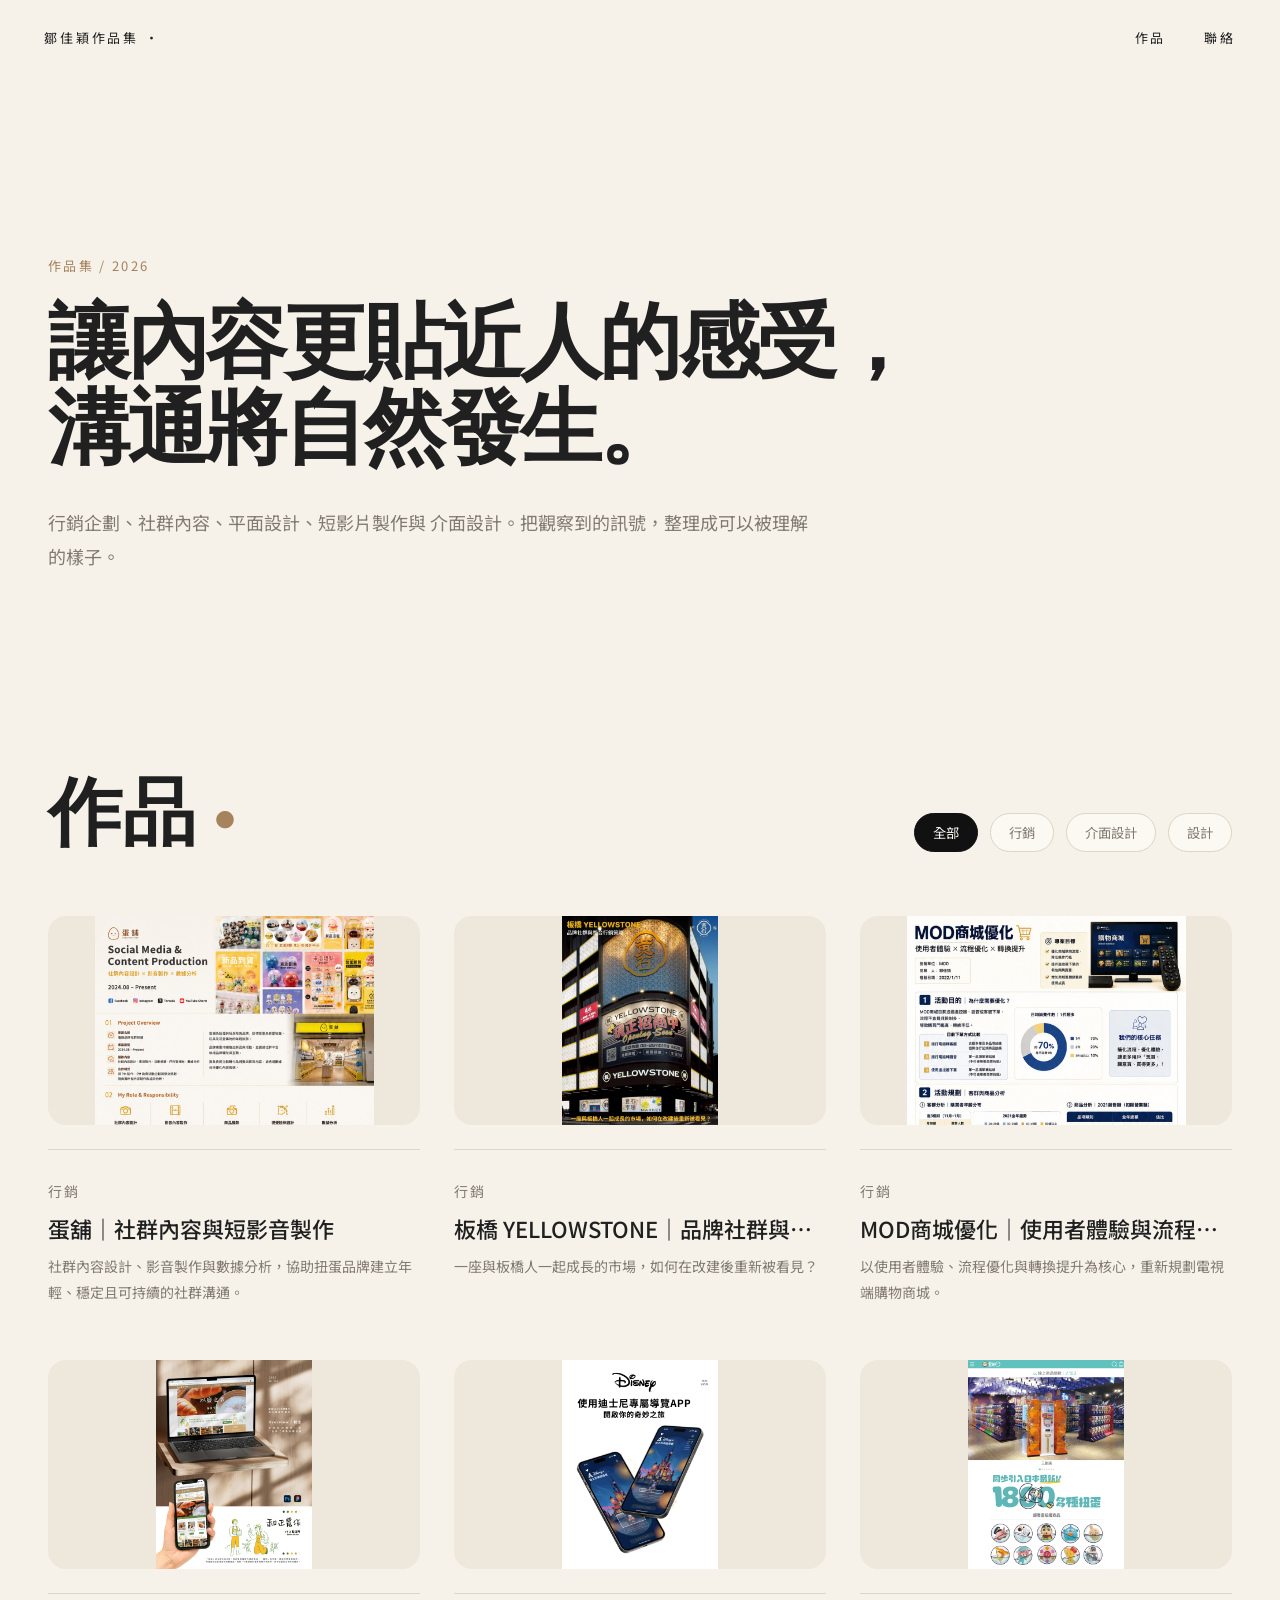
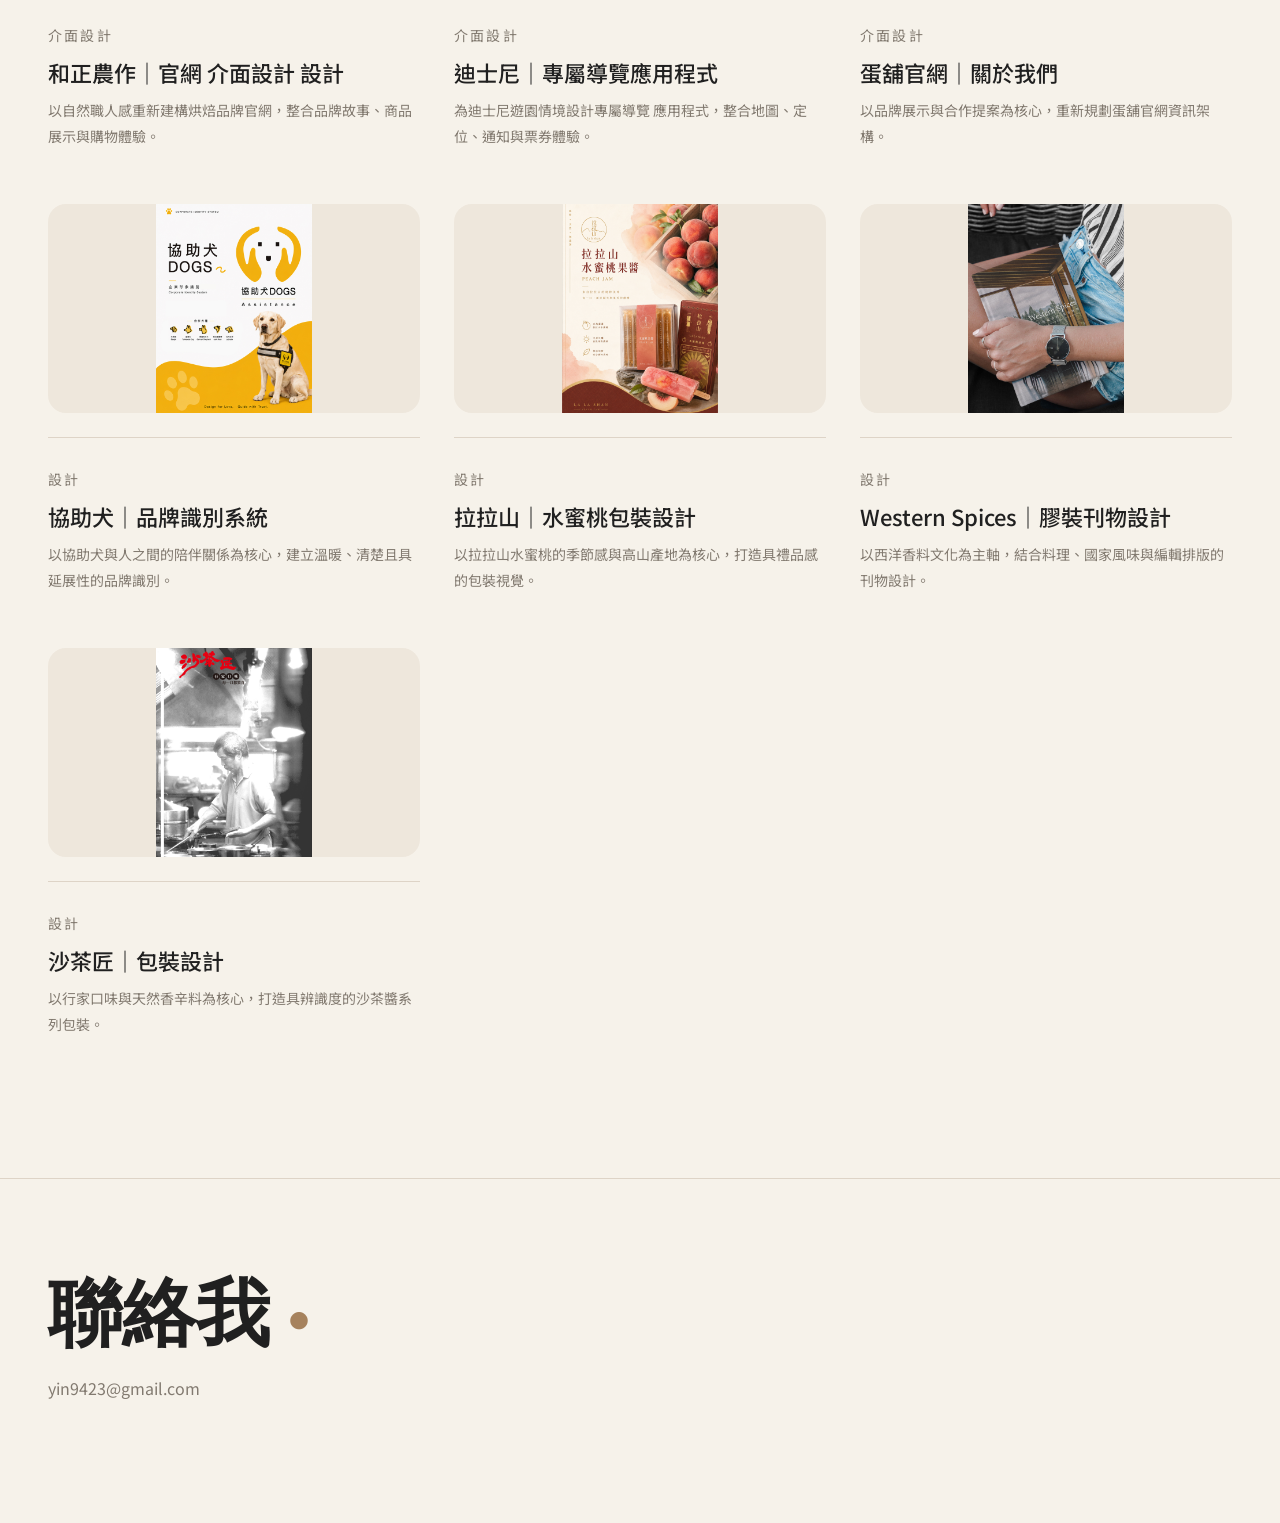
==== commit 1ed89793: "Add files via upload" ====
--- a/index.html
+++ b/index.html
@@ -3,28 +3,28 @@
 <head>
   <meta charset="UTF-8" />
   <meta name="viewport" content="width=device-width, initial-scale=1.0" />
-  <title>TSOU CHIA YING Portfolio</title>
+  <title>鄒佳穎作品集</title>
   <link rel="stylesheet" href="css/style.css" />
 </head>
 <body>
   <header class="site-header">
-    <a class="logo" href="index.html">TSOU CHIA YING <span>•</span></a>
+    <a class="logo" href="index.html">鄒佳穎作品集 <span>•</span></a>
     <nav class="nav">
-      <a href="#works">WORKS</a>
-      <a href="#contact">CONTACT</a>
+      <a href="#works">作品</a>
+      <a href="#contact">聯絡</a>
     </nav>
   </header>
 
   <main>
     <section class="hero">
-      <p class="eyebrow">Portfolio / 2026</p>
+      <p class="eyebrow">作品集 / 2026</p>
       <h1>讓內容更貼近人的感受，<br>溝通將自然發生。</h1>
-      <p class="hero-copy">行銷企劃、社群內容、平面設計、短影片製作與 UI/UX。把觀察到的訊號，整理成可以被理解的樣子。</p>
+      <p class="hero-copy">行銷企劃、社群內容、平面設計、短影片製作與 介面設計。把觀察到的訊號，整理成可以被理解的樣子。</p>
     </section>
 
     <section id="works" class="works">
       <div class="works-top">
-        <h2>Works <span>•</span></h2>
+        <h2>作品 <span>•</span></h2>
         <div class="filter-nav" id="filterNav"></div>
       </div>
       <div class="work-grid" id="workGrid"></div>
@@ -32,7 +32,7 @@
   </main>
 
   <footer id="contact" class="footer">
-    <h2>Let’s connect <span>•</span></h2>
+    <h2>聯絡我 <span>•</span></h2>
     <p>yin9423@gmail.com</p>
   </footer>
 
--- a/css/style.css
+++ b/css/style.css
@@ -1,5 +1,5 @@
 @import url('https://fonts.googleapis.com/css2?family=Noto+Sans+TC:wght@300;400;500;700&family=Cormorant+Garamond:wght@500;600&display=swap');
 :root{--bg:#f6f2ea;--paper:#fffdf8;--text:#202020;--muted:#827a70;--line:#ded4c7;--accent:#a6825d;--dark:#111}
-*{box-sizing:border-box;margin:0;padding:0}html{scroll-behavior:smooth}body{font-family:'Noto Sans TC',sans-serif;background:var(--bg);color:var(--text);line-height:1.9}a{color:inherit;text-decoration:none}img{width:100%;display:block}.site-header{position:fixed;top:0;left:0;width:100%;z-index:99;padding:26px 44px;display:flex;justify-content:space-between;align-items:center;background:rgba(246,242,234,.82);backdrop-filter:blur(12px)}.logo,.nav a{letter-spacing:.22em;font-size:13px}.nav{display:flex;gap:38px}.hero{min-height:82vh;padding:180px 48px 90px;display:flex;flex-direction:column;justify-content:center}.eyebrow{color:var(--accent);letter-spacing:.18em;font-size:13px;margin-bottom:22px}.hero h1{font-family:'Cormorant Garamond',serif;font-size:82px;line-height:1.05;font-weight:600;letter-spacing:-.04em}.hero-copy{max-width:760px;margin-top:32px;color:var(--muted);font-size:18px}.works{padding:40px 48px 140px}.works-top{display:flex;align-items:end;justify-content:space-between;gap:28px;margin-bottom:64px}.works h2,.footer h2{font-family:'Cormorant Garamond',serif;font-size:74px;line-height:1}.works h2 span,.footer h2 span{color:var(--accent)}.filter-nav{display:flex;gap:12px;flex-wrap:wrap}.filter-nav button{border:1px solid var(--line);background:rgba(255,253,248,.64);border-radius:999px;padding:9px 18px;color:var(--muted);cursor:pointer;font-family:inherit}.filter-nav button.active,.filter-nav button:hover{background:var(--dark);color:var(--paper);border-color:var(--dark)}.work-grid{display:grid;grid-template-columns:repeat(3,minmax(0,1fr));gap:54px 34px}.work-card{display:block;min-width:0}.thumb{aspect-ratio:4/3;overflow:hidden;border-radius:18px;background:#eee7dc}.thumb img{height:100%;object-fit:cover;transition:transform .8s cubic-bezier(.19,1,.22,1)}.work-card:hover .thumb img{transform:scale(1.045)}.work-meta{padding-top:20px;border-top:1px solid var(--line);margin-top:24px}.cat{color:var(--accent);font-size:12px;letter-spacing:.16em;text-transform:uppercase}.work-card h3{font-size:22px;line-height:1.45;margin-top:8px;font-weight:500;white-space:nowrap;overflow:hidden;text-overflow:ellipsis}.work-card p{font-size:14px;color:var(--muted);margin-top:8px}.footer{padding:100px 48px 120px;border-top:1px solid var(--line)}.footer p{margin-top:20px;color:var(--muted)}
+*{box-sizing:border-box;margin:0;padding:0}html{scroll-behavior:smooth}body{font-family:'Noto Sans TC',sans-serif;background:var(--bg);color:var(--text);line-height:1.9}a{color:inherit;text-decoration:none}img{width:100%;display:block}.site-header{position:fixed;top:0;left:0;width:100%;z-index:99;padding:26px 44px;display:flex;justify-content:space-between;align-items:center;background:rgba(246,242,234,.82);backdrop-filter:blur(12px)}.logo,.nav a{letter-spacing:.22em;font-size:13px}.nav{display:flex;gap:38px}.hero{min-height:82vh;padding:180px 48px 90px;display:flex;flex-direction:column;justify-content:center}.eyebrow{color:var(--accent);letter-spacing:.18em;font-size:13px;margin-bottom:22px}.hero h1{font-family:'Cormorant Garamond',serif;font-size:82px;line-height:1.05;font-weight:600;letter-spacing:-.04em}.hero-copy{max-width:760px;margin-top:32px;color:var(--muted);font-size:18px}.works{padding:40px 48px 140px}.works-top{display:flex;align-items:end;justify-content:space-between;gap:28px;margin-bottom:64px}.works h2,.footer h2{font-family:'Cormorant Garamond',serif;font-size:74px;line-height:1}.works h2 span,.footer h2 span{color:var(--accent)}.filter-nav{display:flex;gap:12px;flex-wrap:wrap}.filter-nav button{border:1px solid var(--line);background:rgba(255,253,248,.64);border-radius:999px;padding:9px 18px;color:var(--muted);cursor:pointer;font-family:inherit}.filter-nav button.active,.filter-nav button:hover{background:var(--dark);color:var(--paper);border-color:var(--dark)}.work-grid{display:grid;grid-template-columns:repeat(3,minmax(0,1fr));gap:54px 34px}.work-card{display:block;min-width:0}.thumb{aspect-ratio:16/9;overflow:hidden;border-radius:18px;background:#eee7dc;position:relative;display:flex;align-items:center;justify-content:center}.thumb img{width:100%;height:100%;object-fit:contain;object-position:center;transition:transform .8s cubic-bezier(.19,1,.22,1)}.thumb::after{content:'查看專案';position:absolute;inset:0;display:flex;align-items:center;justify-content:center;background:rgba(17,17,17,.46);color:var(--paper);font-size:14px;letter-spacing:.12em;opacity:0;transition:opacity .35s ease}.work-card:hover .thumb img{transform:scale(1.035)}.work-card:hover .thumb::after{opacity:1}.work-meta{padding-top:20px;border-top:1px solid var(--line);margin-top:24px}.cat{color:var(--accent);font-size:12px;letter-spacing:.16em;text-transform:uppercase}.work-card h3{font-size:22px;line-height:1.45;margin-top:8px;font-weight:500;white-space:nowrap;overflow:hidden;text-overflow:ellipsis}.work-card p{font-size:14px;color:var(--muted);margin-top:8px}.footer{padding:100px 48px 120px;border-top:1px solid var(--line)}.footer p{margin-top:20px;color:var(--muted)}
 @media(max-width:1024px){.hero h1{font-size:64px}.work-grid{grid-template-columns:repeat(2,1fr)}.works-top{display:block}.filter-nav{margin-top:28px}}
 @media(max-width:640px){.site-header{padding:18px 20px}.nav{display:none}.hero{min-height:68vh;padding:130px 22px 70px}.hero h1{font-size:42px}.hero-copy{font-size:15px}.works{padding:30px 20px 90px}.works h2,.footer h2{font-size:52px}.work-grid{grid-template-columns:1fr;gap:42px}.work-card h3{font-size:20px}.footer{padding:82px 20px 100px}}
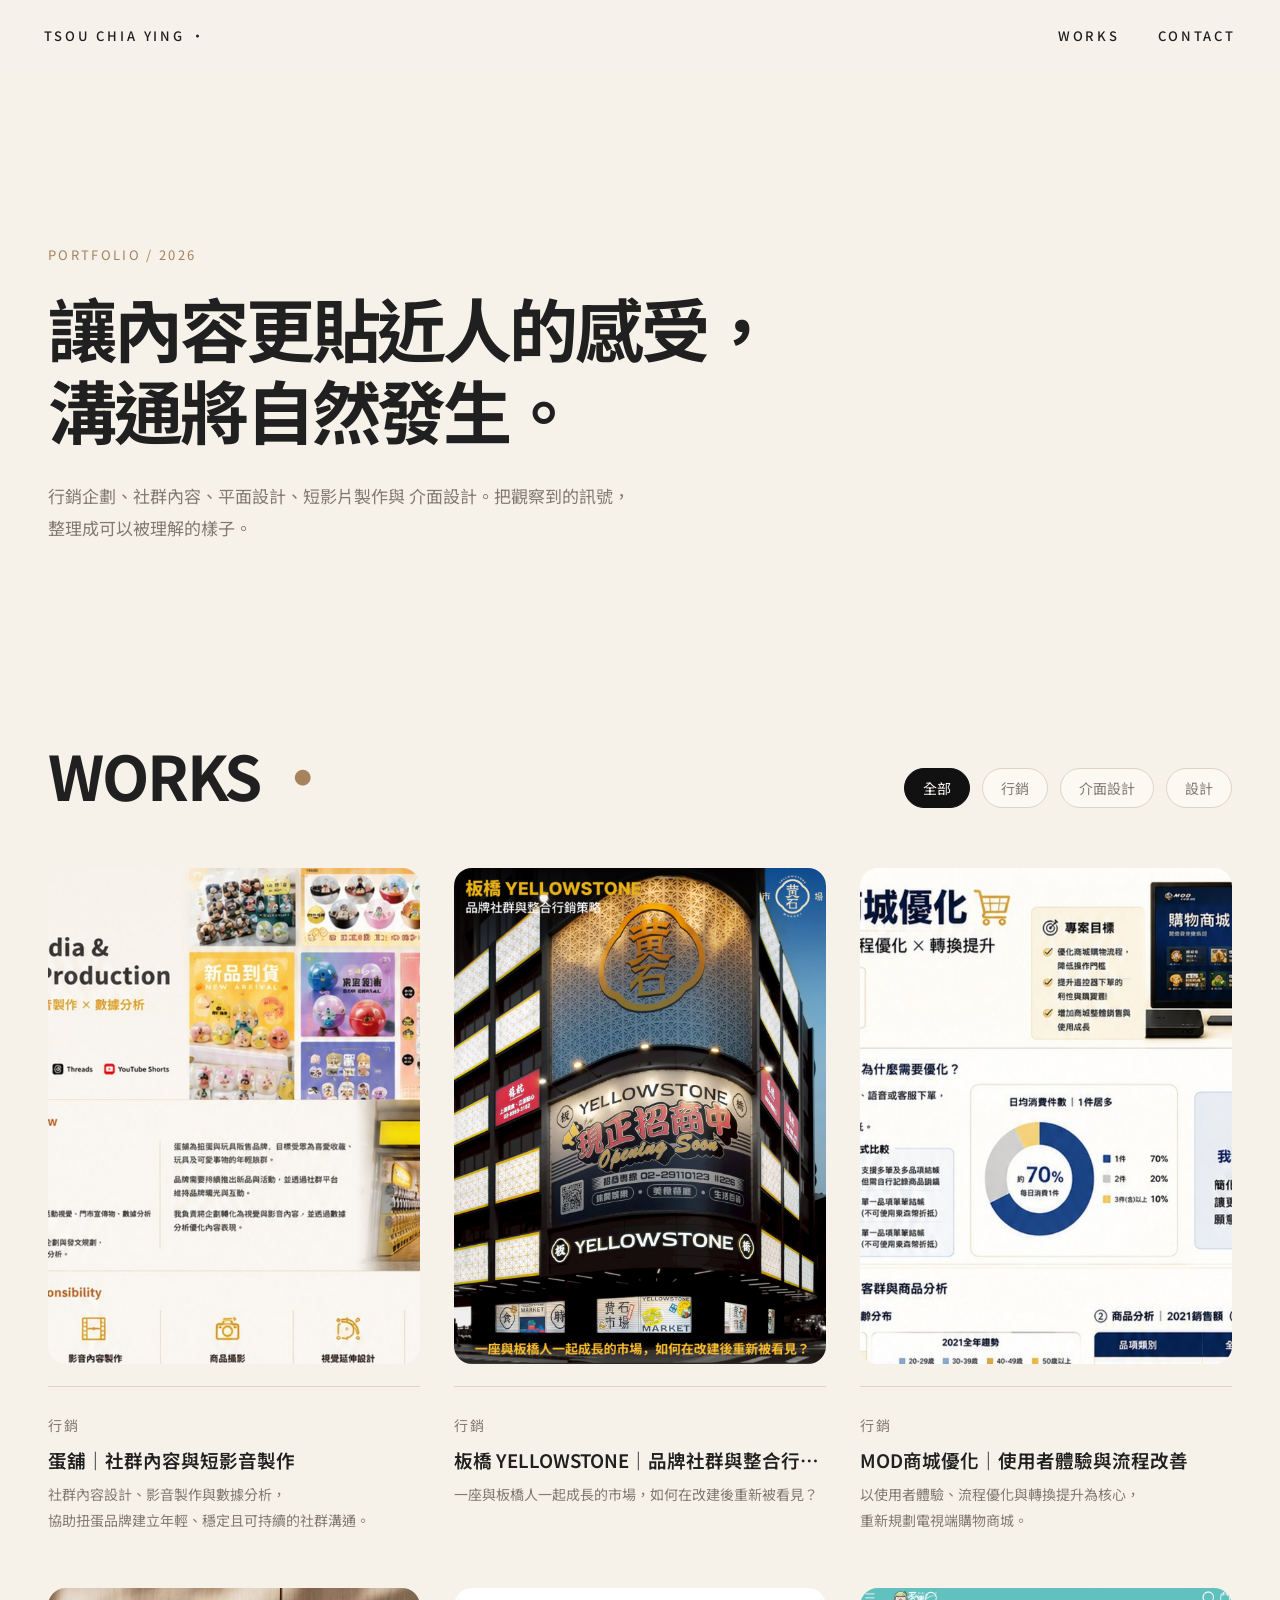
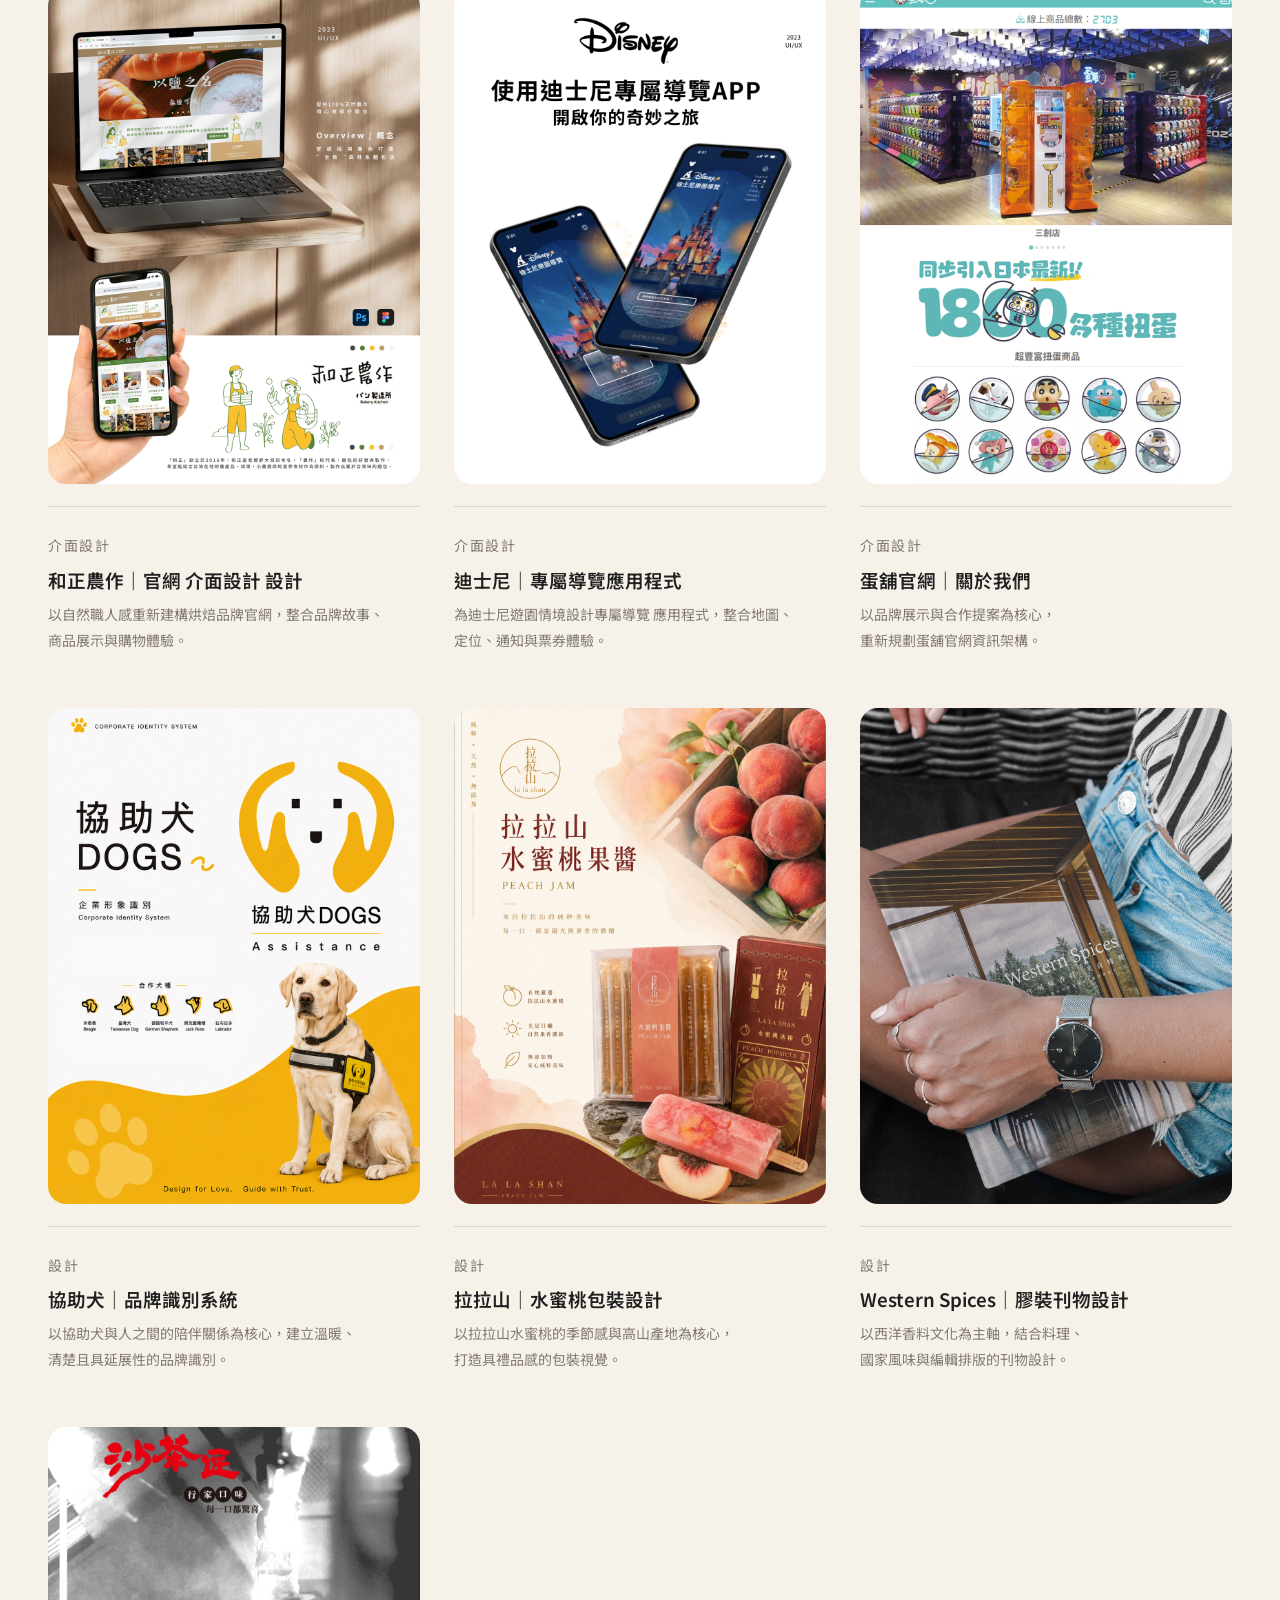
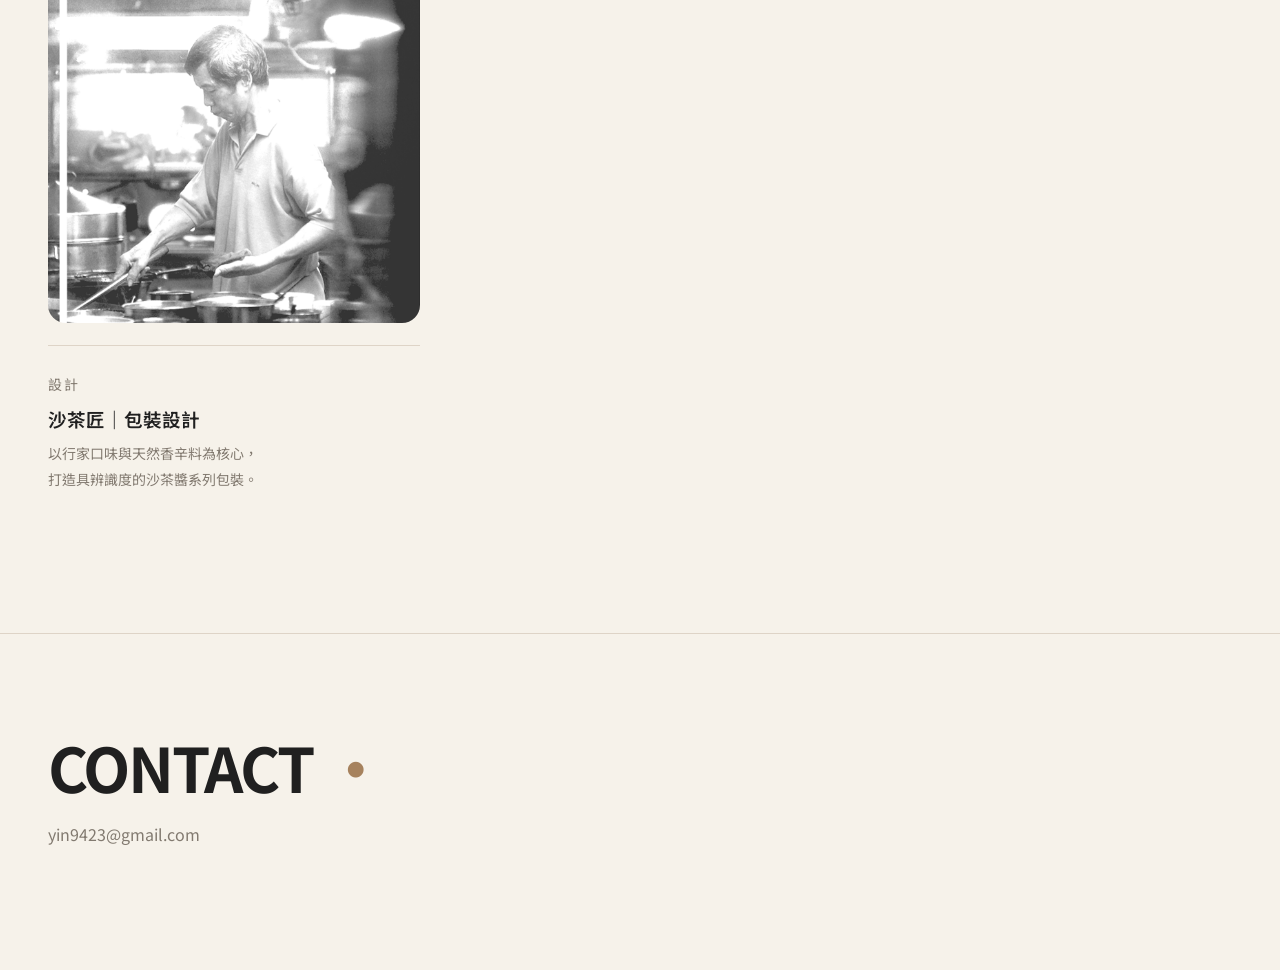
==== commit 1c9aebcc: "Add files via upload" ====
--- a/index.html
+++ b/index.html
@@ -3,28 +3,28 @@
 <head>
   <meta charset="UTF-8" />
   <meta name="viewport" content="width=device-width, initial-scale=1.0" />
-  <title>鄒佳穎作品集</title>
+  <title>TSOU CHIA YING PORTFOLIO</title>
   <link rel="stylesheet" href="css/style.css" />
 </head>
 <body>
   <header class="site-header">
-    <a class="logo" href="index.html">鄒佳穎作品集 <span>•</span></a>
+    <a class="logo" href="index.html">TSOU CHIA YING <span>•</span></a>
     <nav class="nav">
-      <a href="#works">作品</a>
-      <a href="#contact">聯絡</a>
+      <a href="#works">WORKS</a>
+      <a href="#contact">CONTACT</a>
     </nav>
   </header>
 
   <main>
     <section class="hero">
-      <p class="eyebrow">作品集 / 2026</p>
+      <p class="eyebrow">PORTFOLIO / 2026</p>
       <h1>讓內容更貼近人的感受，<br>溝通將自然發生。</h1>
       <p class="hero-copy">行銷企劃、社群內容、平面設計、短影片製作與 介面設計。把觀察到的訊號，整理成可以被理解的樣子。</p>
     </section>
 
     <section id="works" class="works">
       <div class="works-top">
-        <h2>作品 <span>•</span></h2>
+        <h2>WORKS <span>•</span></h2>
         <div class="filter-nav" id="filterNav"></div>
       </div>
       <div class="work-grid" id="workGrid"></div>
@@ -32,7 +32,7 @@
   </main>
 
   <footer id="contact" class="footer">
-    <h2>聯絡我 <span>•</span></h2>
+    <h2>CONTACT <span>•</span></h2>
     <p>yin9423@gmail.com</p>
   </footer>
 
--- a/css/style.css
+++ b/css/style.css
@@ -1,5 +1,6 @@
-@import url('https://fonts.googleapis.com/css2?family=Noto+Sans+TC:wght@300;400;500;700&family=Cormorant+Garamond:wght@500;600&display=swap');
+@import url('https://fonts.googleapis.com/css2?family=Noto+Sans+TC:wght@300;400;500;700;900&display=swap');
 :root{--bg:#f6f2ea;--paper:#fffdf8;--text:#202020;--muted:#827a70;--line:#ded4c7;--accent:#a6825d;--dark:#111}
-*{box-sizing:border-box;margin:0;padding:0}html{scroll-behavior:smooth}body{font-family:'Noto Sans TC',sans-serif;background:var(--bg);color:var(--text);line-height:1.9}a{color:inherit;text-decoration:none}img{width:100%;display:block}.site-header{position:fixed;top:0;left:0;width:100%;z-index:99;padding:26px 44px;display:flex;justify-content:space-between;align-items:center;background:rgba(246,242,234,.82);backdrop-filter:blur(12px)}.logo,.nav a{letter-spacing:.22em;font-size:13px}.nav{display:flex;gap:38px}.hero{min-height:82vh;padding:180px 48px 90px;display:flex;flex-direction:column;justify-content:center}.eyebrow{color:var(--accent);letter-spacing:.18em;font-size:13px;margin-bottom:22px}.hero h1{font-family:'Cormorant Garamond',serif;font-size:82px;line-height:1.05;font-weight:600;letter-spacing:-.04em}.hero-copy{max-width:760px;margin-top:32px;color:var(--muted);font-size:18px}.works{padding:40px 48px 140px}.works-top{display:flex;align-items:end;justify-content:space-between;gap:28px;margin-bottom:64px}.works h2,.footer h2{font-family:'Cormorant Garamond',serif;font-size:74px;line-height:1}.works h2 span,.footer h2 span{color:var(--accent)}.filter-nav{display:flex;gap:12px;flex-wrap:wrap}.filter-nav button{border:1px solid var(--line);background:rgba(255,253,248,.64);border-radius:999px;padding:9px 18px;color:var(--muted);cursor:pointer;font-family:inherit}.filter-nav button.active,.filter-nav button:hover{background:var(--dark);color:var(--paper);border-color:var(--dark)}.work-grid{display:grid;grid-template-columns:repeat(3,minmax(0,1fr));gap:54px 34px}.work-card{display:block;min-width:0}.thumb{aspect-ratio:16/9;overflow:hidden;border-radius:18px;background:#eee7dc;position:relative;display:flex;align-items:center;justify-content:center}.thumb img{width:100%;height:100%;object-fit:contain;object-position:center;transition:transform .8s cubic-bezier(.19,1,.22,1)}.thumb::after{content:'查看專案';position:absolute;inset:0;display:flex;align-items:center;justify-content:center;background:rgba(17,17,17,.46);color:var(--paper);font-size:14px;letter-spacing:.12em;opacity:0;transition:opacity .35s ease}.work-card:hover .thumb img{transform:scale(1.035)}.work-card:hover .thumb::after{opacity:1}.work-meta{padding-top:20px;border-top:1px solid var(--line);margin-top:24px}.cat{color:var(--accent);font-size:12px;letter-spacing:.16em;text-transform:uppercase}.work-card h3{font-size:22px;line-height:1.45;margin-top:8px;font-weight:500;white-space:nowrap;overflow:hidden;text-overflow:ellipsis}.work-card p{font-size:14px;color:var(--muted);margin-top:8px}.footer{padding:100px 48px 120px;border-top:1px solid var(--line)}.footer p{margin-top:20px;color:var(--muted)}
-@media(max-width:1024px){.hero h1{font-size:64px}.work-grid{grid-template-columns:repeat(2,1fr)}.works-top{display:block}.filter-nav{margin-top:28px}}
-@media(max-width:640px){.site-header{padding:18px 20px}.nav{display:none}.hero{min-height:68vh;padding:130px 22px 70px}.hero h1{font-size:42px}.hero-copy{font-size:15px}.works{padding:30px 20px 90px}.works h2,.footer h2{font-size:52px}.work-grid{grid-template-columns:1fr;gap:42px}.work-card h3{font-size:20px}.footer{padding:82px 20px 100px}}
+*{box-sizing:border-box;margin:0;padding:0}html{scroll-behavior:smooth}body{font-family:'Noto Sans TC','Source Han Sans TC','PingFang TC','Microsoft JhengHei',sans-serif;background:var(--bg);color:var(--text);line-height:1.85;-webkit-font-smoothing:antialiased}a{color:inherit;text-decoration:none}img{width:100%;display:block}h1,h2,h3,p,a,button,li,dt,dd{word-break:keep-all;overflow-wrap:normal;line-break:strict}.site-header{position:fixed;top:0;left:0;width:100%;z-index:99;padding:24px 44px;display:flex;justify-content:space-between;align-items:center;background:rgba(246,242,234,.86);backdrop-filter:blur(12px)}.logo,.nav a{letter-spacing:.22em;font-size:13px;font-weight:500}.nav{display:flex;gap:38px}.hero{min-height:78vh;padding:170px 48px 86px;display:flex;flex-direction:column;justify-content:center}.eyebrow{color:var(--accent);letter-spacing:.18em;font-size:13px;margin-bottom:20px}.hero h1{font-size:clamp(40px,5.4vw,72px);line-height:1.18;font-weight:700;letter-spacing:-.045em;max-width:1180px}.hero-copy{max-width:760px;margin-top:30px;color:var(--muted);font-size:17px}.works{padding:40px 48px 140px}.works-top{display:flex;align-items:end;justify-content:space-between;gap:28px;margin-bottom:60px}.works h2,.footer h2{font-size:clamp(42px,4.8vw,64px);line-height:1.08;font-weight:700;letter-spacing:-.035em}.works h2 span,.footer h2 span{color:var(--accent)}.filter-nav{display:flex;gap:12px;flex-wrap:wrap}.filter-nav button{border:1px solid var(--line);background:rgba(255,253,248,.64);border-radius:999px;padding:9px 18px;color:var(--muted);cursor:pointer;font-family:inherit;font-size:14px}.filter-nav button.active,.filter-nav button:hover{background:var(--dark);color:var(--paper);border-color:var(--dark)}.work-grid{display:grid;grid-template-columns:repeat(3,minmax(0,1fr));gap:54px 34px}.work-card{display:block;min-width:0}.thumb{aspect-ratio:3/4;overflow:hidden;border-radius:18px;background:#eee7dc;position:relative}.thumb img{width:100%;height:100%;object-fit:cover;object-position:center;transition:transform .8s cubic-bezier(.19,1,.22,1)}.thumb::after{content:'查看專案';position:absolute;inset:0;display:flex;align-items:center;justify-content:center;background:rgba(17,17,17,.46);color:var(--paper);font-size:14px;letter-spacing:.12em;opacity:0;transition:opacity .35s ease}.work-card:hover .thumb img{transform:scale(1.035)}.work-card:hover .thumb::after{opacity:1}.work-meta{padding-top:18px;border-top:1px solid var(--line);margin-top:22px}.cat{color:var(--accent);font-size:12px;letter-spacing:.12em;text-transform:uppercase}.work-card h3{font-size:clamp(17px,1.45vw,22px);line-height:1.45;margin-top:8px;font-weight:600;white-space:nowrap;overflow:hidden;text-overflow:ellipsis}.work-card p{font-size:14px;color:var(--muted);margin-top:8px;display:-webkit-box;-webkit-line-clamp:2;-webkit-box-orient:vertical;overflow:hidden}.footer{padding:100px 48px 120px;border-top:1px solid var(--line)}.footer p{margin-top:20px;color:var(--muted)}
+@media(max-width:1100px){.work-grid{grid-template-columns:repeat(2,1fr)}.works-top{display:block}.filter-nav{margin-top:28px}.hero{min-height:70vh}}
+@media(max-width:640px){.site-header{padding:18px 20px}.logo{font-size:12px}.nav{gap:18px}.nav a{font-size:11px;letter-spacing:.14em}.hero{min-height:62vh;padding:122px 22px 64px}.hero h1{font-size:34px;line-height:1.35;letter-spacing:-.03em}.hero-copy{font-size:15px;line-height:1.9}.works{padding:28px 20px 90px}.works h2,.footer h2{font-size:40px}.work-grid{grid-template-columns:1fr;gap:42px}.work-card h3{font-size:20px}.work-card p{font-size:14px}.footer{padding:82px 20px 100px}}
+@media(max-width:380px){.nav{display:none}.hero h1{font-size:31px}.work-card h3{font-size:18px}}
